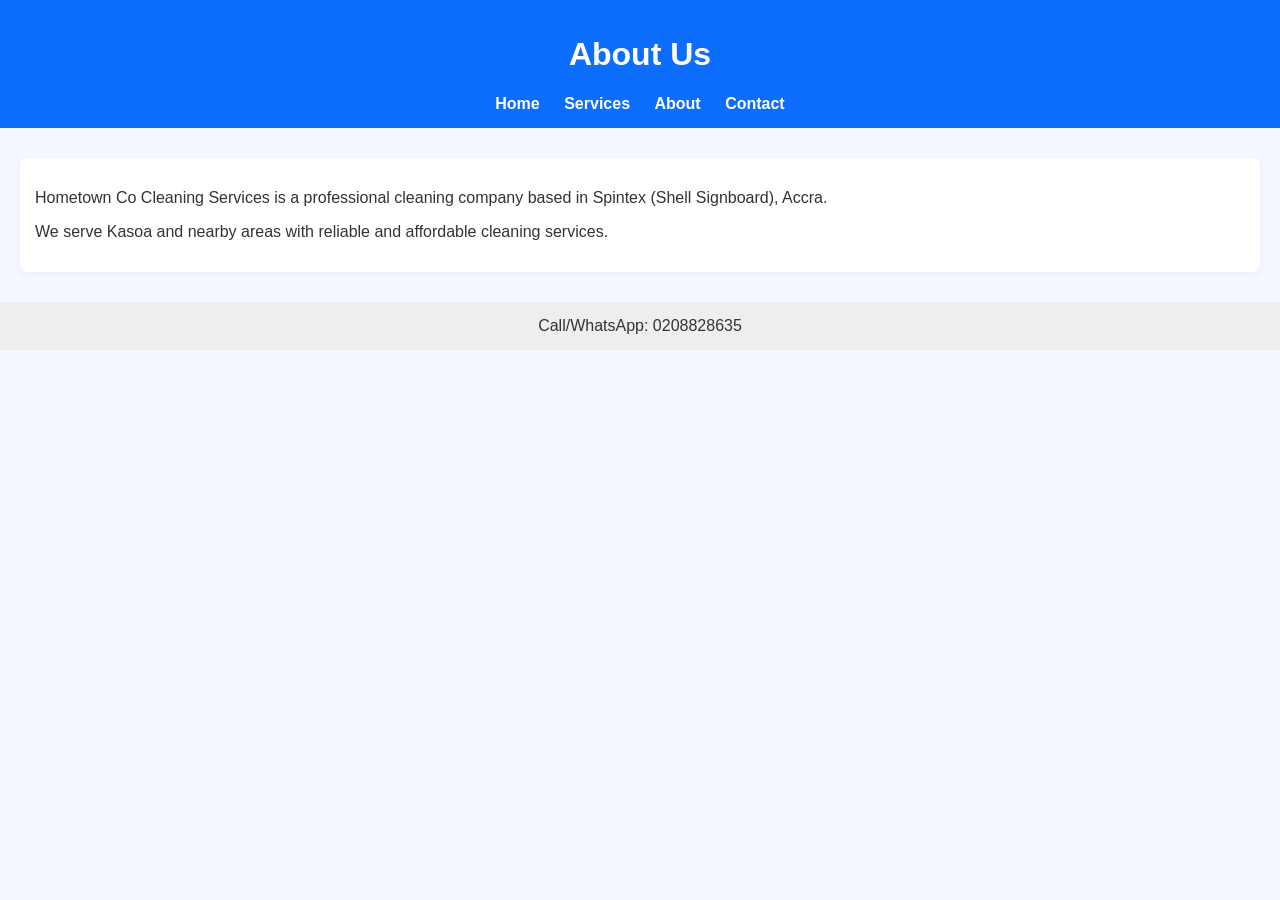
==== about.html @ e6b02a8a "Update about.html" ====
<!DOCTYPE html>
<html>
<head>
  <title>About - Hometown Co Cleaning</title>
  <link rel="stylesheet" href="styles.css">
</head>

<body>

<header>
  <h1>About Us</h1>
  <nav>
    <a href="index.html">Home</a>
    <a href="services.html">Services</a>
    <a href="about.html">About</a>
    <a href="contact.html">Contact</a>
  </nav>
</header>

<section>
  <div class="card">
    <p>
      Hometown Co Cleaning Services is a professional cleaning company based in Spintex (Shell Signboard), Accra.
    </p>

    <p>
      We serve Kasoa and nearby areas with reliable and affordable cleaning services.
    </p>
  </div>
</section>

<footer>
  Call/WhatsApp: 0208828635
</footer>

</body>
</html>
---- styles.css ----
body {
  font-family: Arial, sans-serif;
  margin: 0;
  background: #f5f9ff;
  color: #333;
}

header {
  background: #0d6efd;
  color: white;
  padding: 15px;
  text-align: center;
}

nav a {
  margin: 0 10px;
  color: white;
  text-decoration: none;
  font-weight: bold;
}

section {
  padding: 20px;
}

.btn {
  display: inline-block;
  padding: 10px 15px;
  background: #198754;
  color: white;
  text-decoration: none;
  border-radius: 5px;
  margin: 5px;
}

.card {
  background: white;
  padding: 15px;
  margin: 10px 0;
  border-radius: 8px;
  box-shadow: 0 2px 8px rgba(0,0,0,0.05);
}

img {
  width: 100%;
  border-radius: 8px;
}

footer {
  text-align: center;
  padding: 15px;
  background: #eee;
}
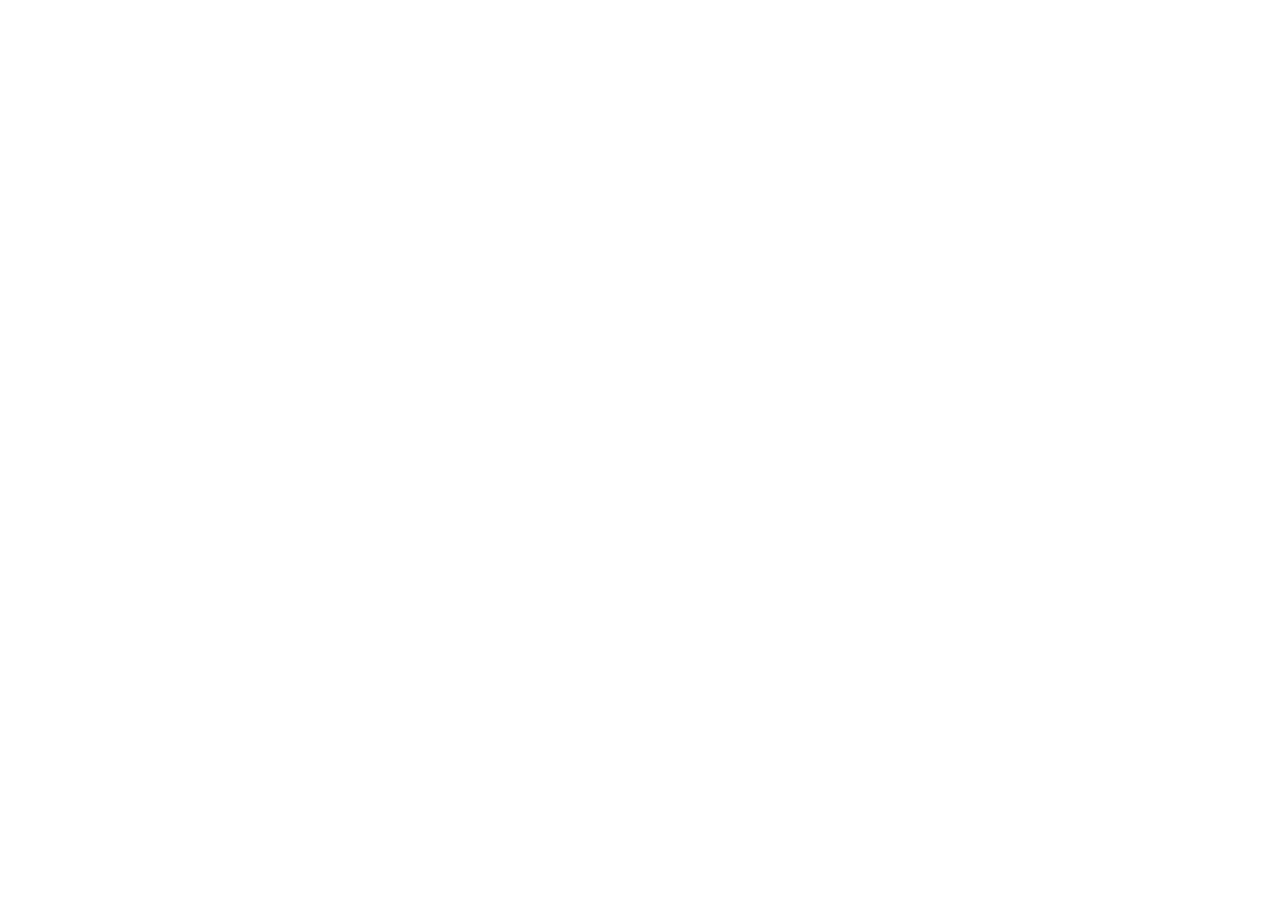
==== commit 33c8bccc: "Update about.html" ====
--- a/about.html
+++ b/about.html
@@ -1,37 +1,196 @@
 <!DOCTYPE html>
-<html>
+
+<html lang="en">
 <head>
-  <title>About - Hometown Co Cleaning</title>
-  <link rel="stylesheet" href="styles.css">
-</head>
+  <meta charset="UTF-8">
+  <meta name="viewport" content="width=device-width, initial-scale=1.0">
+  <title>About Us — Hometown Co Cleaning Services</title>
+  <link href="https://fonts.googleapis.com/css2?family=Playfair+Display:wght@700;900&family=DM+Sans:wght@300;400;500;600&display=swap" rel="stylesheet">
+  <style>
+    :root {
+      --blue: #1565C0;
+      --blue-dark: #0d3a7a;
+      --blue-light: #e8f0fe;
+      --green: #2e7d32;
+      --gold: #f5a623;
+      --white: #ffffff;
+      --off-white: #f8f9ff;
+      --dark: #1a1a2e;
+      --gray: #666;
+    }
+* { margin: 0; padding: 0; box-sizing: border-box; }
 
-<body>
+body {
+  font-family: 'DM Sans', sans-serif;
+  color: var(--dark);
+  background: var(--white);
+}
 
-<header>
-  <h1>About Us</h1>
-  <nav>
-    <a href="index.html">Home</a>
-    <a href="services.html">Services</a>
-    <a href="about.html">About</a>
-    <a href="contact.html">Contact</a>
-  </nav>
-</header>
+/* HEADER */
+header {
+  background: var(--blue);
+  color: white;
+  padding: 16px 32px;
+  display: flex;
+  justify-content: space-between;
+  align-items: center;
+  flex-wrap: wrap;
+  gap: 12px;
+}
+header h1 {
+  font-family: 'Playfair Display', serif;
+  font-size: 1.4rem;
+}
+nav { display: flex; gap: 24px; }
+nav a {
+  color: white;
+  text-decoration: none;
+  font-size: 0.9rem;
+  font-weight: 500;
+  opacity: 0.9;
+}
+nav a:hover { opacity: 1; text-decoration: underline; }
 
-<section>
-  <div class="card">
-    <p>
-      Hometown Co Cleaning Services is a professional cleaning company based in Spintex (Shell Signboard), Accra.
-    </p>
+/* HERO BANNER */
+.about-hero {
+  background: linear-gradient(135deg, var(--blue-dark) 0%, var(--blue) 60%, #1976d2 100%);
+  color: white;
+  padding: 80px 32px;
+  text-align: center;
+  position: relative;
+  overflow: hidden;
+}
+.about-hero::before {
+  content: '';
+  position: absolute;
+  top: -50%;
+  left: -50%;
+  width: 200%;
+  height: 200%;
+  background: radial-gradient(circle, rgba(255,255,255,0.05) 0%, transparent 60%);
+  animation: pulse 4s ease-in-out infinite;
+}
+@keyframes pulse {
+  0%, 100% { transform: scale(1); }
+  50% { transform: scale(1.05); }
+}
+.about-hero h2 {
+  font-family: 'Playfair Display', serif;
+  font-size: 3rem;
+  margin-bottom: 16px;
+  position: relative;
+}
+.about-hero p {
+  font-size: 1.15rem;
+  opacity: 0.9;
+  max-width: 600px;
+  margin: 0 auto;
+  line-height: 1.7;
+  position: relative;
+}
 
-    <p>
-      We serve Kasoa and nearby areas with reliable and affordable cleaning services.
-    </p>
-  </div>
-</section>
+/* STATS SECTION */
+.stats {
+  display: grid;
+  grid-template-columns: repeat(4, 1fr);
+  background: var(--dark);
+  color: white;
+}
+.stat {
+  padding: 40px 24px;
+  text-align: center;
+  border-right: 1px solid rgba(255,255,255,0.1);
+}
+.stat:last-child { border-right: none; }
+.stat-number {
+  font-family: 'Playfair Display', serif;
+  font-size: 2.8rem;
+  color: var(--gold);
+  display: block;
+  font-weight: 900;
+}
+.stat-label {
+  font-size: 0.85rem;
+  opacity: 0.7;
+  margin-top: 6px;
+  text-transform: uppercase;
+  letter-spacing: 1px;
+}
 
-<footer>
-  Call/WhatsApp: 0208828635
-</footer>
+/* MISSION SECTION */
+.mission {
+  padding: 80px 32px;
+  max-width: 1100px;
+  margin: 0 auto;
+  display: grid;
+  grid-template-columns: 1fr 1fr;
+  gap: 60px;
+  align-items: center;
+}
+.mission-text h3 {
+  font-family: 'Playfair Display', serif;
+  font-size: 2.2rem;
+  color: var(--blue);
+  margin-bottom: 20px;
+  line-height: 1.3;
+}
+.mission-text p {
+  color: var(--gray);
+  line-height: 1.8;
+  font-size: 1rem;
+  margin-bottom: 16px;
+}
+.mission-image {
+  border-radius: 20px;
+  overflow: hidden;
+  box-shadow: 0 20px 60px rgba(0,0,0,0.15);
+  position: relative;
+}
+.mission-image img {
+  width: 100%;
+  height: 400px;
+  object-fit: cover;
+  display: block;
+}
+.mission-badge {
+  position: absolute;
+  bottom: 20px;
+  left: 20px;
+  background: var(--gold);
+  color: var(--dark);
+  padding: 12px 20px;
+  border-radius: 12px;
+  font-weight: 700;
+  font-size: 0.9rem;
+}
 
-</body>
-</html>
+/* VALUES SECTION */
+.values {
+  background: var(--off-white);
+  padding: 80px 32px;
+  text-align: center;
+}
+.values h3 {
+  font-family: 'Playfair Display', serif;
+  font-size: 2.2rem;
+  color: var(--dark);
+  margin-bottom: 12px;
+}
+.values-subtitle {
+  color: var(--gray);
+  margin-bottom: 50px;
+  font-size: 1rem;
+}
+.values-grid {
+  display: grid;
+  grid-template-columns: repeat(3, 1fr);
+  gap: 24px;
+  max-width: 1000px;
+  margin: 0 auto;
+}
+.value-card {
+  background: white;
+  border-radius: 20px;
+  padding: 36px 28px;
+  box-shadow: 0 4px 24px rgba(0,0,0,0.06);
+  transition: transform 0.3s ease, box-shadow 0.3s ease;
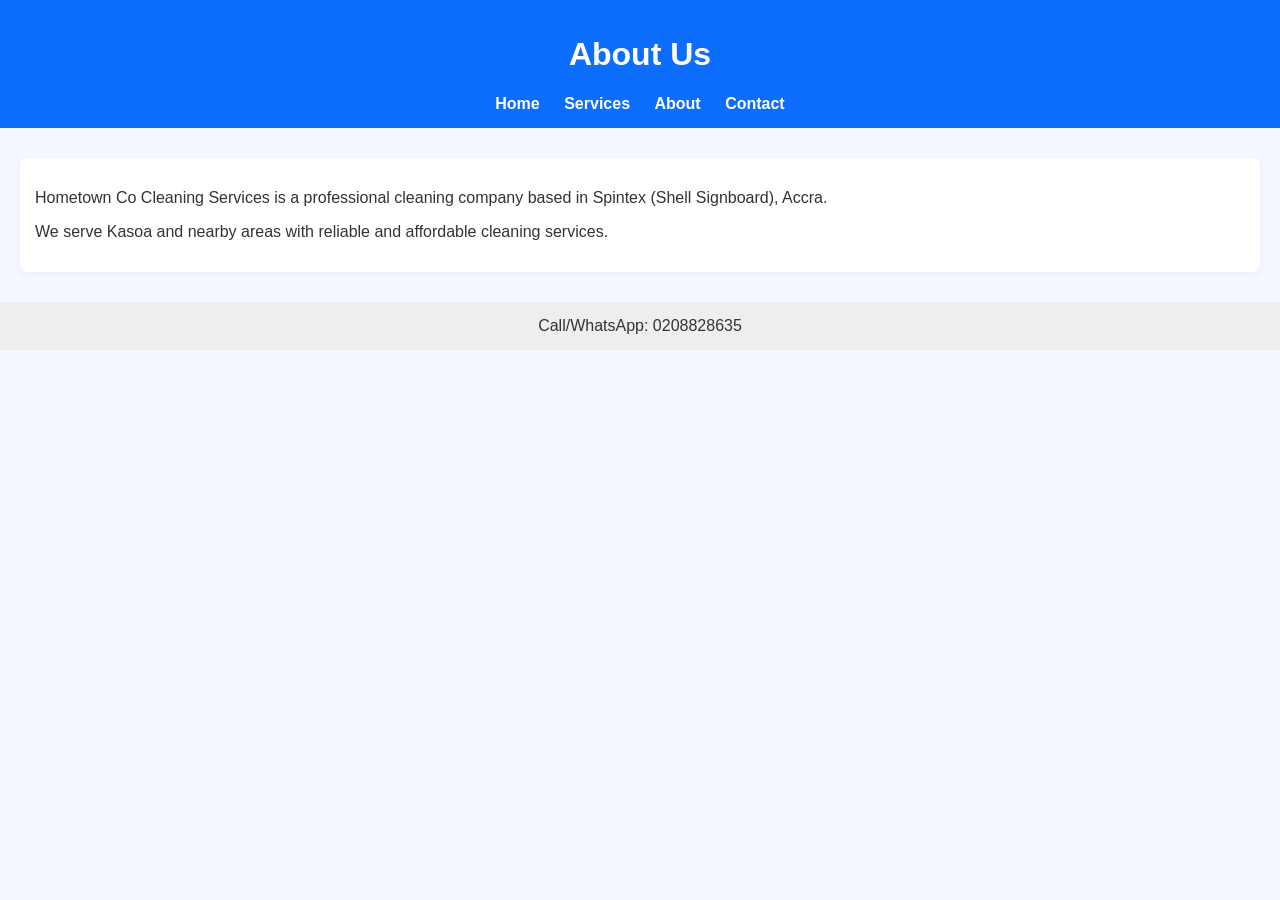
==== commit 82fe4833: "Update about.html" ====
--- a/about.html
+++ b/about.html
@@ -1,196 +1,37 @@
 <!DOCTYPE html>
+<html>
+<head>
+  <title>About - Hometown Co Cleaning</title>
+  <link rel="stylesheet" href="styles.css">
+</head>
 
-<html lang="en">
-<head>
-  <meta charset="UTF-8">
-  <meta name="viewport" content="width=device-width, initial-scale=1.0">
-  <title>About Us — Hometown Co Cleaning Services</title>
-  <link href="https://fonts.googleapis.com/css2?family=Playfair+Display:wght@700;900&family=DM+Sans:wght@300;400;500;600&display=swap" rel="stylesheet">
-  <style>
-    :root {
-      --blue: #1565C0;
-      --blue-dark: #0d3a7a;
-      --blue-light: #e8f0fe;
-      --green: #2e7d32;
-      --gold: #f5a623;
-      --white: #ffffff;
-      --off-white: #f8f9ff;
-      --dark: #1a1a2e;
-      --gray: #666;
-    }
-* { margin: 0; padding: 0; box-sizing: border-box; }
+<body>
 
-body {
-  font-family: 'DM Sans', sans-serif;
-  color: var(--dark);
-  background: var(--white);
-}
+<header>
+  <h1>About Us</h1>
+  <nav>
+    <a href="index.html">Home</a>
+    <a href="services.html">Services</a>
+    <a href="about.html">About</a>
+    <a href="contact.html">Contact</a>
+  </nav>
+</header>
 
-/* HEADER */
-header {
-  background: var(--blue);
-  color: white;
-  padding: 16px 32px;
-  display: flex;
-  justify-content: space-between;
-  align-items: center;
-  flex-wrap: wrap;
-  gap: 12px;
-}
-header h1 {
-  font-family: 'Playfair Display', serif;
-  font-size: 1.4rem;
-}
-nav { display: flex; gap: 24px; }
-nav a {
-  color: white;
-  text-decoration: none;
-  font-size: 0.9rem;
-  font-weight: 500;
-  opacity: 0.9;
-}
-nav a:hover { opacity: 1; text-decoration: underline; }
+<section>
+  <div class="card">
+    <p>
+      Hometown Co Cleaning Services is a professional cleaning company based in Spintex (Shell Signboard), Accra.
+    </p>
 
-/* HERO BANNER */
-.about-hero {
-  background: linear-gradient(135deg, var(--blue-dark) 0%, var(--blue) 60%, #1976d2 100%);
-  color: white;
-  padding: 80px 32px;
-  text-align: center;
-  position: relative;
-  overflow: hidden;
-}
-.about-hero::before {
-  content: '';
-  position: absolute;
-  top: -50%;
-  left: -50%;
-  width: 200%;
-  height: 200%;
-  background: radial-gradient(circle, rgba(255,255,255,0.05) 0%, transparent 60%);
-  animation: pulse 4s ease-in-out infinite;
-}
-@keyframes pulse {
-  0%, 100% { transform: scale(1); }
-  50% { transform: scale(1.05); }
-}
-.about-hero h2 {
-  font-family: 'Playfair Display', serif;
-  font-size: 3rem;
-  margin-bottom: 16px;
-  position: relative;
-}
-.about-hero p {
-  font-size: 1.15rem;
-  opacity: 0.9;
-  max-width: 600px;
-  margin: 0 auto;
-  line-height: 1.7;
-  position: relative;
-}
+    <p>
+      We serve Kasoa and nearby areas with reliable and affordable cleaning services.
+    </p>
+  </div>
+</section>
 
-/* STATS SECTION */
-.stats {
-  display: grid;
-  grid-template-columns: repeat(4, 1fr);
-  background: var(--dark);
-  color: white;
-}
-.stat {
-  padding: 40px 24px;
-  text-align: center;
-  border-right: 1px solid rgba(255,255,255,0.1);
-}
-.stat:last-child { border-right: none; }
-.stat-number {
-  font-family: 'Playfair Display', serif;
-  font-size: 2.8rem;
-  color: var(--gold);
-  display: block;
-  font-weight: 900;
-}
-.stat-label {
-  font-size: 0.85rem;
-  opacity: 0.7;
-  margin-top: 6px;
-  text-transform: uppercase;
-  letter-spacing: 1px;
-}
+<footer>
+  Call/WhatsApp: 0208828635
+</footer>
 
-/* MISSION SECTION */
-.mission {
-  padding: 80px 32px;
-  max-width: 1100px;
-  margin: 0 auto;
-  display: grid;
-  grid-template-columns: 1fr 1fr;
-  gap: 60px;
-  align-items: center;
-}
-.mission-text h3 {
-  font-family: 'Playfair Display', serif;
-  font-size: 2.2rem;
-  color: var(--blue);
-  margin-bottom: 20px;
-  line-height: 1.3;
-}
-.mission-text p {
-  color: var(--gray);
-  line-height: 1.8;
-  font-size: 1rem;
-  margin-bottom: 16px;
-}
-.mission-image {
-  border-radius: 20px;
-  overflow: hidden;
-  box-shadow: 0 20px 60px rgba(0,0,0,0.15);
-  position: relative;
-}
-.mission-image img {
-  width: 100%;
-  height: 400px;
-  object-fit: cover;
-  display: block;
-}
-.mission-badge {
-  position: absolute;
-  bottom: 20px;
-  left: 20px;
-  background: var(--gold);
-  color: var(--dark);
-  padding: 12px 20px;
-  border-radius: 12px;
-  font-weight: 700;
-  font-size: 0.9rem;
-}
-
-/* VALUES SECTION */
-.values {
-  background: var(--off-white);
-  padding: 80px 32px;
-  text-align: center;
-}
-.values h3 {
-  font-family: 'Playfair Display', serif;
-  font-size: 2.2rem;
-  color: var(--dark);
-  margin-bottom: 12px;
-}
-.values-subtitle {
-  color: var(--gray);
-  margin-bottom: 50px;
-  font-size: 1rem;
-}
-.values-grid {
-  display: grid;
-  grid-template-columns: repeat(3, 1fr);
-  gap: 24px;
-  max-width: 1000px;
-  margin: 0 auto;
-}
-.value-card {
-  background: white;
-  border-radius: 20px;
-  padding: 36px 28px;
-  box-shadow: 0 4px 24px rgba(0,0,0,0.06);
-  transition: transform 0.3s ease, box-shadow 0.3s ease;
+</body>
+</html>
--- a/styles.css
+++ b/styles.css
@@ -0,0 +1,53 @@
+body {
+  font-family: Arial, sans-serif;
+  margin: 0;
+  background: #f5f9ff;
+  color: #333;
+}
+
+header {
+  background: #0d6efd;
+  color: white;
+  padding: 15px;
+  text-align: center;
+}
+
+nav a {
+  margin: 0 10px;
+  color: white;
+  text-decoration: none;
+  font-weight: bold;
+}
+
+section {
+  padding: 20px;
+}
+
+.btn {
+  display: inline-block;
+  padding: 10px 15px;
+  background: #198754;
+  color: white;
+  text-decoration: none;
+  border-radius: 5px;
+  margin: 5px;
+}
+
+.card {
+  background: white;
+  padding: 15px;
+  margin: 10px 0;
+  border-radius: 8px;
+  box-shadow: 0 2px 8px rgba(0,0,0,0.05);
+}
+
+img {
+  width: 100%;
+  border-radius: 8px;
+}
+
+footer {
+  text-align: center;
+  padding: 15px;
+  background: #eee;
+}
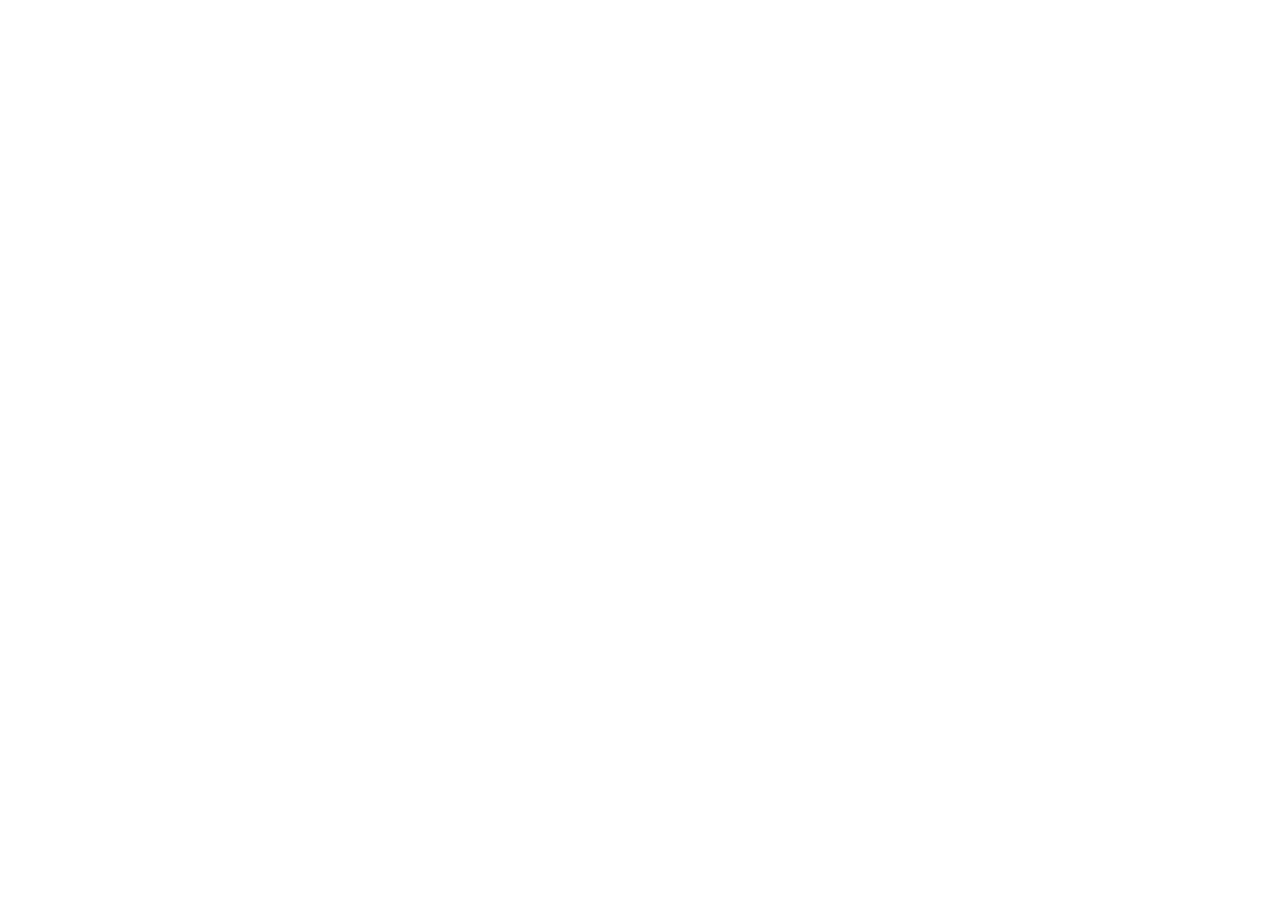
==== commit a79a62b6: "Update about.html" ====
--- a/about.html
+++ b/about.html
@@ -1,37 +1,196 @@
 <!DOCTYPE html>
-<html>
+
+<html lang="en">
 <head>
-  <title>About - Hometown Co Cleaning</title>
-  <link rel="stylesheet" href="styles.css">
-</head>
+  <meta charset="UTF-8">
+  <meta name="viewport" content="width=device-width, initial-scale=1.0">
+  <title>About Us — Hometown Co Cleaning Services</title>
+  <link href="https://fonts.googleapis.com/css2?family=Playfair+Display:wght@700;900&family=DM+Sans:wght@300;400;500;600&display=swap" rel="stylesheet">
+  <style>
+    :root {
+      --blue: #1565C0;
+      --blue-dark: #0d3a7a;
+      --blue-light: #e8f0fe;
+      --green: #2e7d32;
+      --gold: #f5a623;
+      --white: #ffffff;
+      --off-white: #f8f9ff;
+      --dark: #1a1a2e;
+      --gray: #666;
+    }
+* { margin: 0; padding: 0; box-sizing: border-box; }
 
-<body>
+body {
+  font-family: 'DM Sans', sans-serif;
+  color: var(--dark);
+  background: var(--white);
+}
 
-<header>
-  <h1>About Us</h1>
-  <nav>
-    <a href="index.html">Home</a>
-    <a href="services.html">Services</a>
-    <a href="about.html">About</a>
-    <a href="contact.html">Contact</a>
-  </nav>
-</header>
+/* HEADER */
+header {
+  background: var(--blue);
+  color: white;
+  padding: 16px 32px;
+  display: flex;
+  justify-content: space-between;
+  align-items: center;
+  flex-wrap: wrap;
+  gap: 12px;
+}
+header h1 {
+  font-family: 'Playfair Display', serif;
+  font-size: 1.4rem;
+}
+nav { display: flex; gap: 24px; }
+nav a {
+  color: white;
+  text-decoration: none;
+  font-size: 0.9rem;
+  font-weight: 500;
+  opacity: 0.9;
+}
+nav a:hover { opacity: 1; text-decoration: underline; }
 
-<section>
-  <div class="card">
-    <p>
-      Hometown Co Cleaning Services is a professional cleaning company based in Spintex (Shell Signboard), Accra.
-    </p>
+/* HERO BANNER */
+.about-hero {
+  background: linear-gradient(135deg, var(--blue-dark) 0%, var(--blue) 60%, #1976d2 100%);
+  color: white;
+  padding: 80px 32px;
+  text-align: center;
+  position: relative;
+  overflow: hidden;
+}
+.about-hero::before {
+  content: '';
+  position: absolute;
+  top: -50%;
+  left: -50%;
+  width: 200%;
+  height: 200%;
+  background: radial-gradient(circle, rgba(255,255,255,0.05) 0%, transparent 60%);
+  animation: pulse 4s ease-in-out infinite;
+}
+@keyframes pulse {
+  0%, 100% { transform: scale(1); }
+  50% { transform: scale(1.05); }
+}
+.about-hero h2 {
+  font-family: 'Playfair Display', serif;
+  font-size: 3rem;
+  margin-bottom: 16px;
+  position: relative;
+}
+.about-hero p {
+  font-size: 1.15rem;
+  opacity: 0.9;
+  max-width: 600px;
+  margin: 0 auto;
+  line-height: 1.7;
+  position: relative;
+}
 
-    <p>
-      We serve Kasoa and nearby areas with reliable and affordable cleaning services.
-    </p>
-  </div>
-</section>
+/* STATS SECTION */
+.stats {
+  display: grid;
+  grid-template-columns: repeat(4, 1fr);
+  background: var(--dark);
+  color: white;
+}
+.stat {
+  padding: 40px 24px;
+  text-align: center;
+  border-right: 1px solid rgba(255,255,255,0.1);
+}
+.stat:last-child { border-right: none; }
+.stat-number {
+  font-family: 'Playfair Display', serif;
+  font-size: 2.8rem;
+  color: var(--gold);
+  display: block;
+  font-weight: 900;
+}
+.stat-label {
+  font-size: 0.85rem;
+  opacity: 0.7;
+  margin-top: 6px;
+  text-transform: uppercase;
+  letter-spacing: 1px;
+}
 
-<footer>
-  Call/WhatsApp: 0208828635
-</footer>
+/* MISSION SECTION */
+.mission {
+  padding: 80px 32px;
+  max-width: 1100px;
+  margin: 0 auto;
+  display: grid;
+  grid-template-columns: 1fr 1fr;
+  gap: 60px;
+  align-items: center;
+}
+.mission-text h3 {
+  font-family: 'Playfair Display', serif;
+  font-size: 2.2rem;
+  color: var(--blue);
+  margin-bottom: 20px;
+  line-height: 1.3;
+}
+.mission-text p {
+  color: var(--gray);
+  line-height: 1.8;
+  font-size: 1rem;
+  margin-bottom: 16px;
+}
+.mission-image {
+  border-radius: 20px;
+  overflow: hidden;
+  box-shadow: 0 20px 60px rgba(0,0,0,0.15);
+  position: relative;
+}
+.mission-image img {
+  width: 100%;
+  height: 400px;
+  object-fit: cover;
+  display: block;
+}
+.mission-badge {
+  position: absolute;
+  bottom: 20px;
+  left: 20px;
+  background: var(--gold);
+  color: var(--dark);
+  padding: 12px 20px;
+  border-radius: 12px;
+  font-weight: 700;
+  font-size: 0.9rem;
+}
 
-</body>
-</html>
+/* VALUES SECTION */
+.values {
+  background: var(--off-white);
+  padding: 80px 32px;
+  text-align: center;
+}
+.values h3 {
+  font-family: 'Playfair Display', serif;
+  font-size: 2.2rem;
+  color: var(--dark);
+  margin-bottom: 12px;
+}
+.values-subtitle {
+  color: var(--gray);
+  margin-bottom: 50px;
+  font-size: 1rem;
+}
+.values-grid {
+  display: grid;
+  grid-template-columns: repeat(3, 1fr);
+  gap: 24px;
+  max-width: 1000px;
+  margin: 0 auto;
+}
+.value-card {
+  background: white;
+  border-radius: 20px;
+  padding: 36px 28px;
+  box-shadow: 0 4px 24px rgba(0,0,0,0.06);
+  transition: transform 0.3s ease, box-shadow 0.3s ease;
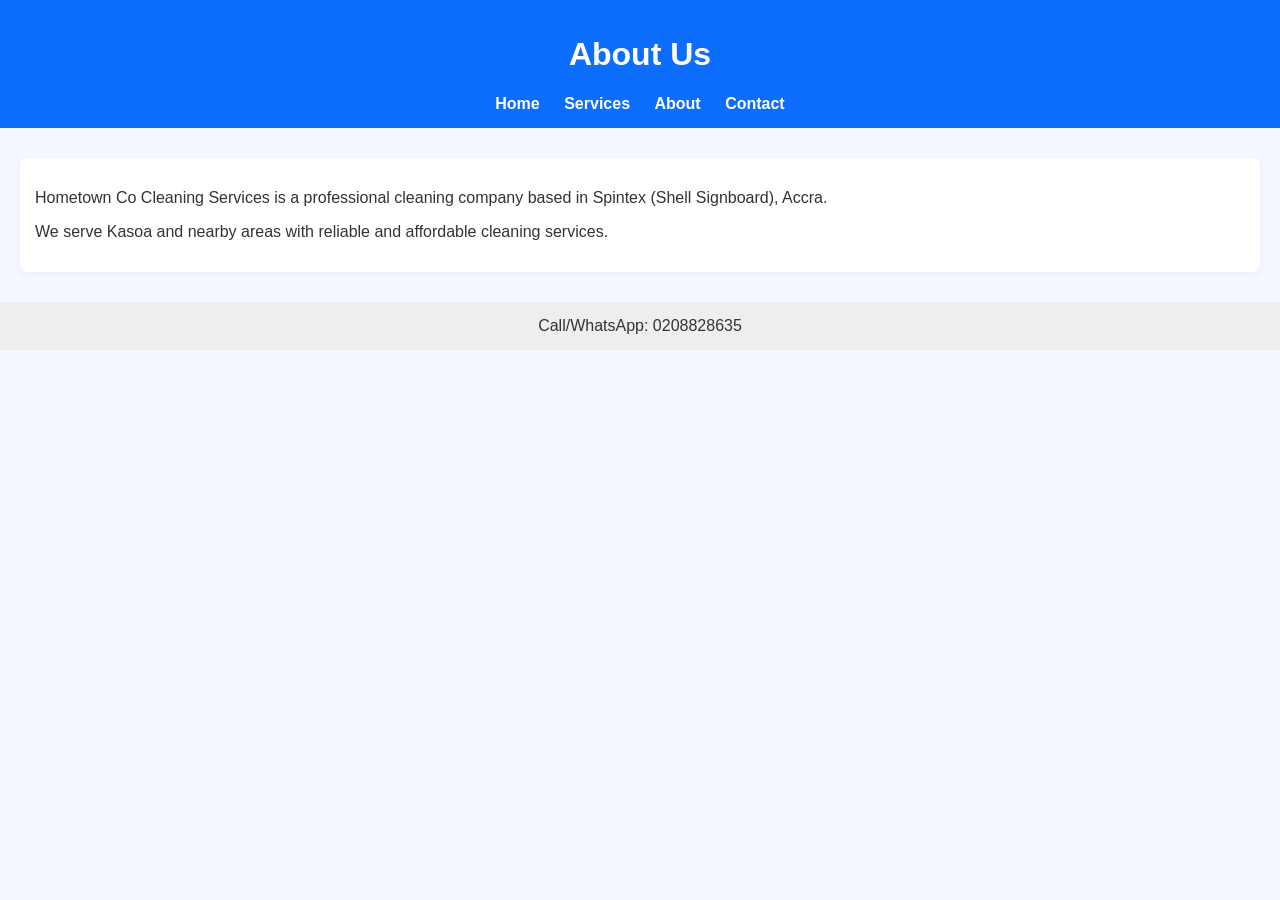
==== commit 28191fee: "Update about.html" ====
--- a/about.html
+++ b/about.html
@@ -1,196 +1,37 @@
 <!DOCTYPE html>
+<html>
+<head>
+  <title>About - Hometown Co Cleaning</title>
+  <link rel="stylesheet" href="styles.css">
+</head>
 
-<html lang="en">
-<head>
-  <meta charset="UTF-8">
-  <meta name="viewport" content="width=device-width, initial-scale=1.0">
-  <title>About Us — Hometown Co Cleaning Services</title>
-  <link href="https://fonts.googleapis.com/css2?family=Playfair+Display:wght@700;900&family=DM+Sans:wght@300;400;500;600&display=swap" rel="stylesheet">
-  <style>
-    :root {
-      --blue: #1565C0;
-      --blue-dark: #0d3a7a;
-      --blue-light: #e8f0fe;
-      --green: #2e7d32;
-      --gold: #f5a623;
-      --white: #ffffff;
-      --off-white: #f8f9ff;
-      --dark: #1a1a2e;
-      --gray: #666;
-    }
-* { margin: 0; padding: 0; box-sizing: border-box; }
+<body>
 
-body {
-  font-family: 'DM Sans', sans-serif;
-  color: var(--dark);
-  background: var(--white);
-}
+<header>
+  <h1>About Us</h1>
+  <nav>
+    <a href="index.html">Home</a>
+    <a href="services.html">Services</a>
+    <a href="about.html">About</a>
+    <a href="contact.html">Contact</a>
+  </nav>
+</header>
 
-/* HEADER */
-header {
-  background: var(--blue);
-  color: white;
-  padding: 16px 32px;
-  display: flex;
-  justify-content: space-between;
-  align-items: center;
-  flex-wrap: wrap;
-  gap: 12px;
-}
-header h1 {
-  font-family: 'Playfair Display', serif;
-  font-size: 1.4rem;
-}
-nav { display: flex; gap: 24px; }
-nav a {
-  color: white;
-  text-decoration: none;
-  font-size: 0.9rem;
-  font-weight: 500;
-  opacity: 0.9;
-}
-nav a:hover { opacity: 1; text-decoration: underline; }
+<section>
+  <div class="card">
+    <p>
+      Hometown Co Cleaning Services is a professional cleaning company based in Spintex (Shell Signboard), Accra.
+    </p>
 
-/* HERO BANNER */
-.about-hero {
-  background: linear-gradient(135deg, var(--blue-dark) 0%, var(--blue) 60%, #1976d2 100%);
-  color: white;
-  padding: 80px 32px;
-  text-align: center;
-  position: relative;
-  overflow: hidden;
-}
-.about-hero::before {
-  content: '';
-  position: absolute;
-  top: -50%;
-  left: -50%;
-  width: 200%;
-  height: 200%;
-  background: radial-gradient(circle, rgba(255,255,255,0.05) 0%, transparent 60%);
-  animation: pulse 4s ease-in-out infinite;
-}
-@keyframes pulse {
-  0%, 100% { transform: scale(1); }
-  50% { transform: scale(1.05); }
-}
-.about-hero h2 {
-  font-family: 'Playfair Display', serif;
-  font-size: 3rem;
-  margin-bottom: 16px;
-  position: relative;
-}
-.about-hero p {
-  font-size: 1.15rem;
-  opacity: 0.9;
-  max-width: 600px;
-  margin: 0 auto;
-  line-height: 1.7;
-  position: relative;
-}
+    <p>
+      We serve Kasoa and nearby areas with reliable and affordable cleaning services.
+    </p>
+  </div>
+</section>
 
-/* STATS SECTION */
-.stats {
-  display: grid;
-  grid-template-columns: repeat(4, 1fr);
-  background: var(--dark);
-  color: white;
-}
-.stat {
-  padding: 40px 24px;
-  text-align: center;
-  border-right: 1px solid rgba(255,255,255,0.1);
-}
-.stat:last-child { border-right: none; }
-.stat-number {
-  font-family: 'Playfair Display', serif;
-  font-size: 2.8rem;
-  color: var(--gold);
-  display: block;
-  font-weight: 900;
-}
-.stat-label {
-  font-size: 0.85rem;
-  opacity: 0.7;
-  margin-top: 6px;
-  text-transform: uppercase;
-  letter-spacing: 1px;
-}
+<footer>
+  Call/WhatsApp: 0208828635
+</footer>
 
-/* MISSION SECTION */
-.mission {
-  padding: 80px 32px;
-  max-width: 1100px;
-  margin: 0 auto;
-  display: grid;
-  grid-template-columns: 1fr 1fr;
-  gap: 60px;
-  align-items: center;
-}
-.mission-text h3 {
-  font-family: 'Playfair Display', serif;
-  font-size: 2.2rem;
-  color: var(--blue);
-  margin-bottom: 20px;
-  line-height: 1.3;
-}
-.mission-text p {
-  color: var(--gray);
-  line-height: 1.8;
-  font-size: 1rem;
-  margin-bottom: 16px;
-}
-.mission-image {
-  border-radius: 20px;
-  overflow: hidden;
-  box-shadow: 0 20px 60px rgba(0,0,0,0.15);
-  position: relative;
-}
-.mission-image img {
-  width: 100%;
-  height: 400px;
-  object-fit: cover;
-  display: block;
-}
-.mission-badge {
-  position: absolute;
-  bottom: 20px;
-  left: 20px;
-  background: var(--gold);
-  color: var(--dark);
-  padding: 12px 20px;
-  border-radius: 12px;
-  font-weight: 700;
-  font-size: 0.9rem;
-}
-
-/* VALUES SECTION */
-.values {
-  background: var(--off-white);
-  padding: 80px 32px;
-  text-align: center;
-}
-.values h3 {
-  font-family: 'Playfair Display', serif;
-  font-size: 2.2rem;
-  color: var(--dark);
-  margin-bottom: 12px;
-}
-.values-subtitle {
-  color: var(--gray);
-  margin-bottom: 50px;
-  font-size: 1rem;
-}
-.values-grid {
-  display: grid;
-  grid-template-columns: repeat(3, 1fr);
-  gap: 24px;
-  max-width: 1000px;
-  margin: 0 auto;
-}
-.value-card {
-  background: white;
-  border-radius: 20px;
-  padding: 36px 28px;
-  box-shadow: 0 4px 24px rgba(0,0,0,0.06);
-  transition: transform 0.3s ease, box-shadow 0.3s ease;
+</body>
+</html>
--- a/styles.css
+++ b/styles.css
@@ -0,0 +1,53 @@
+body {
+  font-family: Arial, sans-serif;
+  margin: 0;
+  background: #f5f9ff;
+  color: #333;
+}
+
+header {
+  background: #0d6efd;
+  color: white;
+  padding: 15px;
+  text-align: center;
+}
+
+nav a {
+  margin: 0 10px;
+  color: white;
+  text-decoration: none;
+  font-weight: bold;
+}
+
+section {
+  padding: 20px;
+}
+
+.btn {
+  display: inline-block;
+  padding: 10px 15px;
+  background: #198754;
+  color: white;
+  text-decoration: none;
+  border-radius: 5px;
+  margin: 5px;
+}
+
+.card {
+  background: white;
+  padding: 15px;
+  margin: 10px 0;
+  border-radius: 8px;
+  box-shadow: 0 2px 8px rgba(0,0,0,0.05);
+}
+
+img {
+  width: 100%;
+  border-radius: 8px;
+}
+
+footer {
+  text-align: center;
+  padding: 15px;
+  background: #eee;
+}
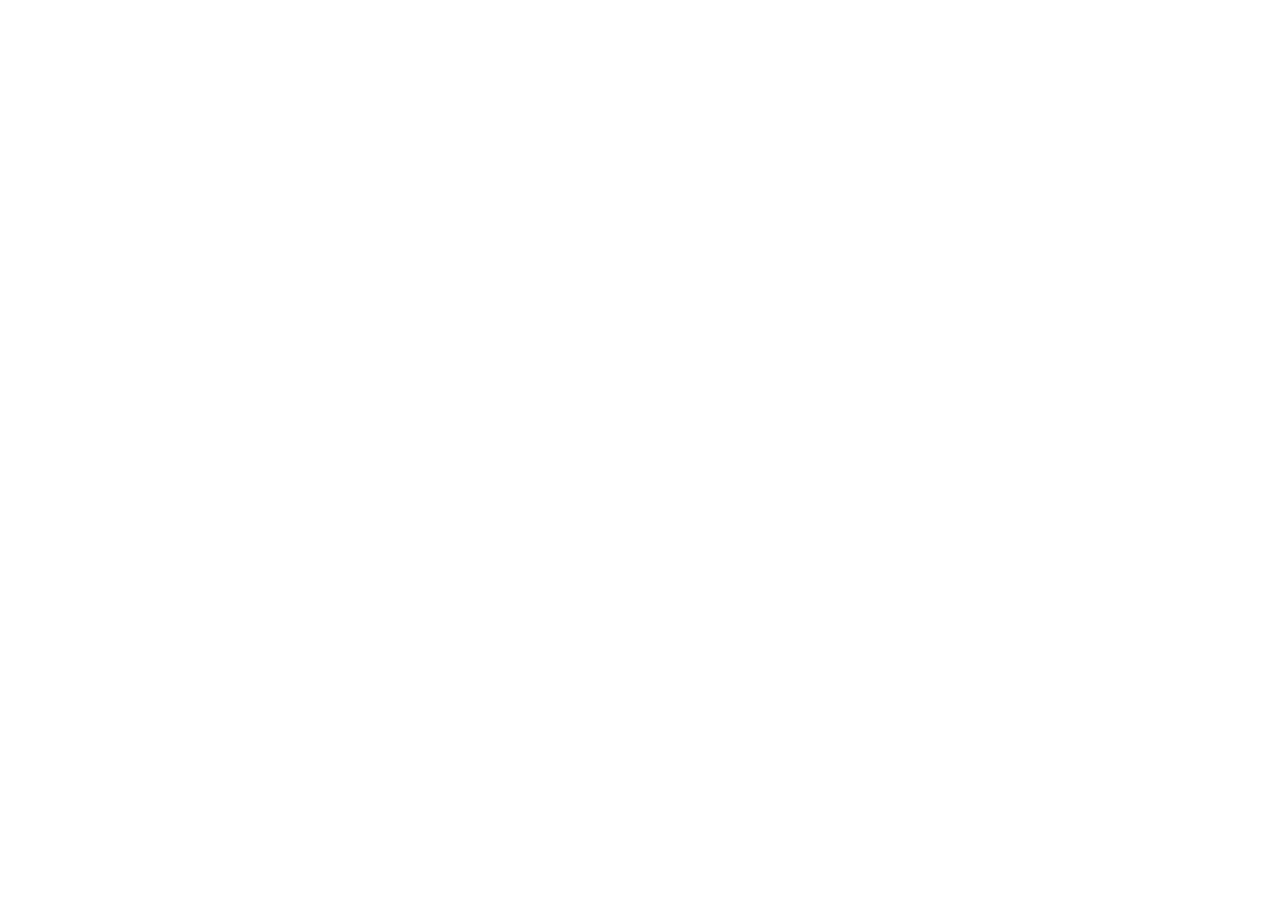
==== commit 99a78fa1: "Update about.html" ====
--- a/about.html
+++ b/about.html
@@ -1,37 +1,196 @@
 <!DOCTYPE html>
-<html>
+
+<html lang="en">
 <head>
-  <title>About - Hometown Co Cleaning</title>
-  <link rel="stylesheet" href="styles.css">
-</head>
+  <meta charset="UTF-8">
+  <meta name="viewport" content="width=device-width, initial-scale=1.0">
+  <title>About Us — Hometown Co Cleaning Services</title>
+  <link href="https://fonts.googleapis.com/css2?family=Playfair+Display:wght@700;900&family=DM+Sans:wght@300;400;500;600&display=swap" rel="stylesheet">
+  <style>
+    :root {
+      --blue: #1565C0;
+      --blue-dark: #0d3a7a;
+      --blue-light: #e8f0fe;
+      --green: #2e7d32;
+      --gold: #f5a623;
+      --white: #ffffff;
+      --off-white: #f8f9ff;
+      --dark: #1a1a2e;
+      --gray: #666;
+    }
+* { margin: 0; padding: 0; box-sizing: border-box; }
 
-<body>
+body {
+  font-family: 'DM Sans', sans-serif;
+  color: var(--dark);
+  background: var(--white);
+}
 
-<header>
-  <h1>About Us</h1>
-  <nav>
-    <a href="index.html">Home</a>
-    <a href="services.html">Services</a>
-    <a href="about.html">About</a>
-    <a href="contact.html">Contact</a>
-  </nav>
-</header>
+/* HEADER */
+header {
+  background: var(--blue);
+  color: white;
+  padding: 16px 32px;
+  display: flex;
+  justify-content: space-between;
+  align-items: center;
+  flex-wrap: wrap;
+  gap: 12px;
+}
+header h1 {
+  font-family: 'Playfair Display', serif;
+  font-size: 1.4rem;
+}
+nav { display: flex; gap: 24px; }
+nav a {
+  color: white;
+  text-decoration: none;
+  font-size: 0.9rem;
+  font-weight: 500;
+  opacity: 0.9;
+}
+nav a:hover { opacity: 1; text-decoration: underline; }
 
-<section>
-  <div class="card">
-    <p>
-      Hometown Co Cleaning Services is a professional cleaning company based in Spintex (Shell Signboard), Accra.
-    </p>
+/* HERO BANNER */
+.about-hero {
+  background: linear-gradient(135deg, var(--blue-dark) 0%, var(--blue) 60%, #1976d2 100%);
+  color: white;
+  padding: 80px 32px;
+  text-align: center;
+  position: relative;
+  overflow: hidden;
+}
+.about-hero::before {
+  content: '';
+  position: absolute;
+  top: -50%;
+  left: -50%;
+  width: 200%;
+  height: 200%;
+  background: radial-gradient(circle, rgba(255,255,255,0.05) 0%, transparent 60%);
+  animation: pulse 4s ease-in-out infinite;
+}
+@keyframes pulse {
+  0%, 100% { transform: scale(1); }
+  50% { transform: scale(1.05); }
+}
+.about-hero h2 {
+  font-family: 'Playfair Display', serif;
+  font-size: 3rem;
+  margin-bottom: 16px;
+  position: relative;
+}
+.about-hero p {
+  font-size: 1.15rem;
+  opacity: 0.9;
+  max-width: 600px;
+  margin: 0 auto;
+  line-height: 1.7;
+  position: relative;
+}
 
-    <p>
-      We serve Kasoa and nearby areas with reliable and affordable cleaning services.
-    </p>
-  </div>
-</section>
+/* STATS SECTION */
+.stats {
+  display: grid;
+  grid-template-columns: repeat(4, 1fr);
+  background: var(--dark);
+  color: white;
+}
+.stat {
+  padding: 40px 24px;
+  text-align: center;
+  border-right: 1px solid rgba(255,255,255,0.1);
+}
+.stat:last-child { border-right: none; }
+.stat-number {
+  font-family: 'Playfair Display', serif;
+  font-size: 2.8rem;
+  color: var(--gold);
+  display: block;
+  font-weight: 900;
+}
+.stat-label {
+  font-size: 0.85rem;
+  opacity: 0.7;
+  margin-top: 6px;
+  text-transform: uppercase;
+  letter-spacing: 1px;
+}
 
-<footer>
-  Call/WhatsApp: 0208828635
-</footer>
+/* MISSION SECTION */
+.mission {
+  padding: 80px 32px;
+  max-width: 1100px;
+  margin: 0 auto;
+  display: grid;
+  grid-template-columns: 1fr 1fr;
+  gap: 60px;
+  align-items: center;
+}
+.mission-text h3 {
+  font-family: 'Playfair Display', serif;
+  font-size: 2.2rem;
+  color: var(--blue);
+  margin-bottom: 20px;
+  line-height: 1.3;
+}
+.mission-text p {
+  color: var(--gray);
+  line-height: 1.8;
+  font-size: 1rem;
+  margin-bottom: 16px;
+}
+.mission-image {
+  border-radius: 20px;
+  overflow: hidden;
+  box-shadow: 0 20px 60px rgba(0,0,0,0.15);
+  position: relative;
+}
+.mission-image img {
+  width: 100%;
+  height: 400px;
+  object-fit: cover;
+  display: block;
+}
+.mission-badge {
+  position: absolute;
+  bottom: 20px;
+  left: 20px;
+  background: var(--gold);
+  color: var(--dark);
+  padding: 12px 20px;
+  border-radius: 12px;
+  font-weight: 700;
+  font-size: 0.9rem;
+}
 
-</body>
-</html>
+/* VALUES SECTION */
+.values {
+  background: var(--off-white);
+  padding: 80px 32px;
+  text-align: center;
+}
+.values h3 {
+  font-family: 'Playfair Display', serif;
+  font-size: 2.2rem;
+  color: var(--dark);
+  margin-bottom: 12px;
+}
+.values-subtitle {
+  color: var(--gray);
+  margin-bottom: 50px;
+  font-size: 1rem;
+}
+.values-grid {
+  display: grid;
+  grid-template-columns: repeat(3, 1fr);
+  gap: 24px;
+  max-width: 1000px;
+  margin: 0 auto;
+}
+.value-card {
+  background: white;
+  border-radius: 20px;
+  padding: 36px 28px;
+  box-shadow: 0 4px 24px rgba(0,0,0,0.06);
+  transition: transform 0.3s ease, box-shadow 0.3s ease;
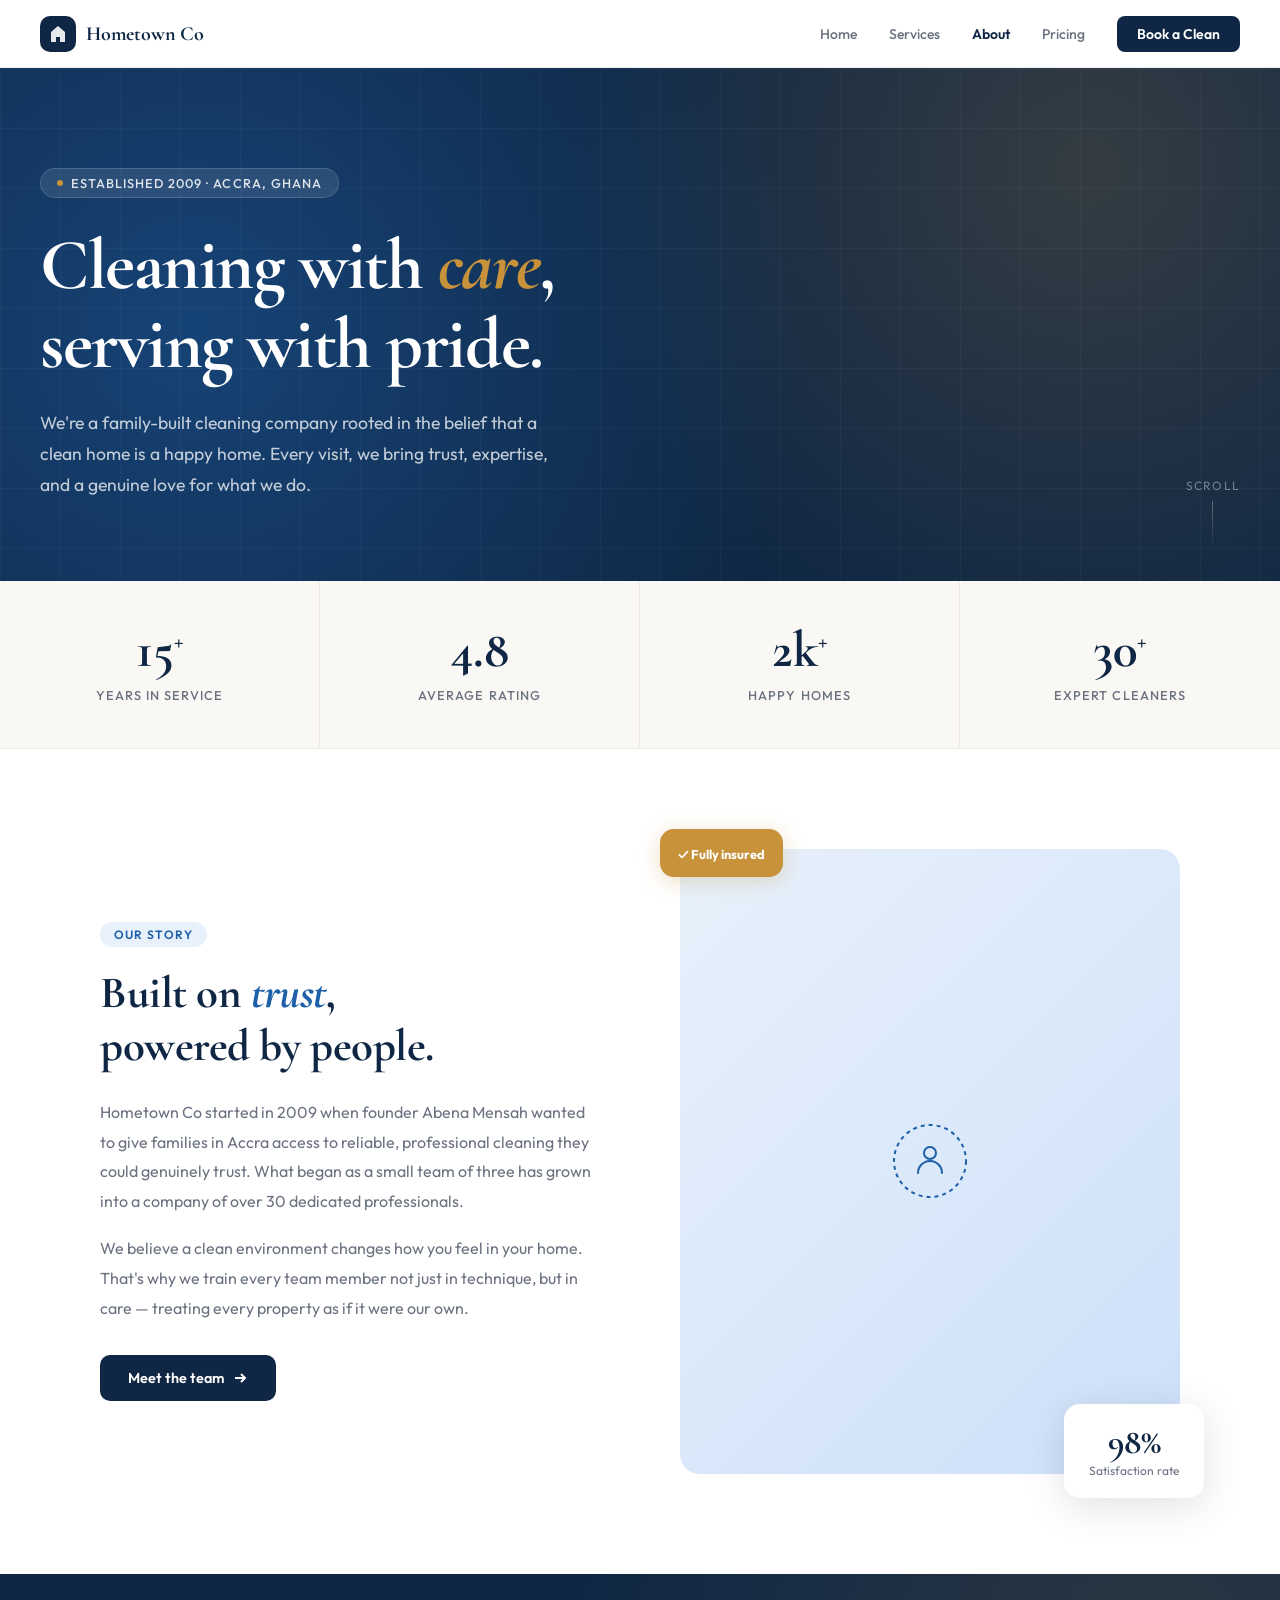
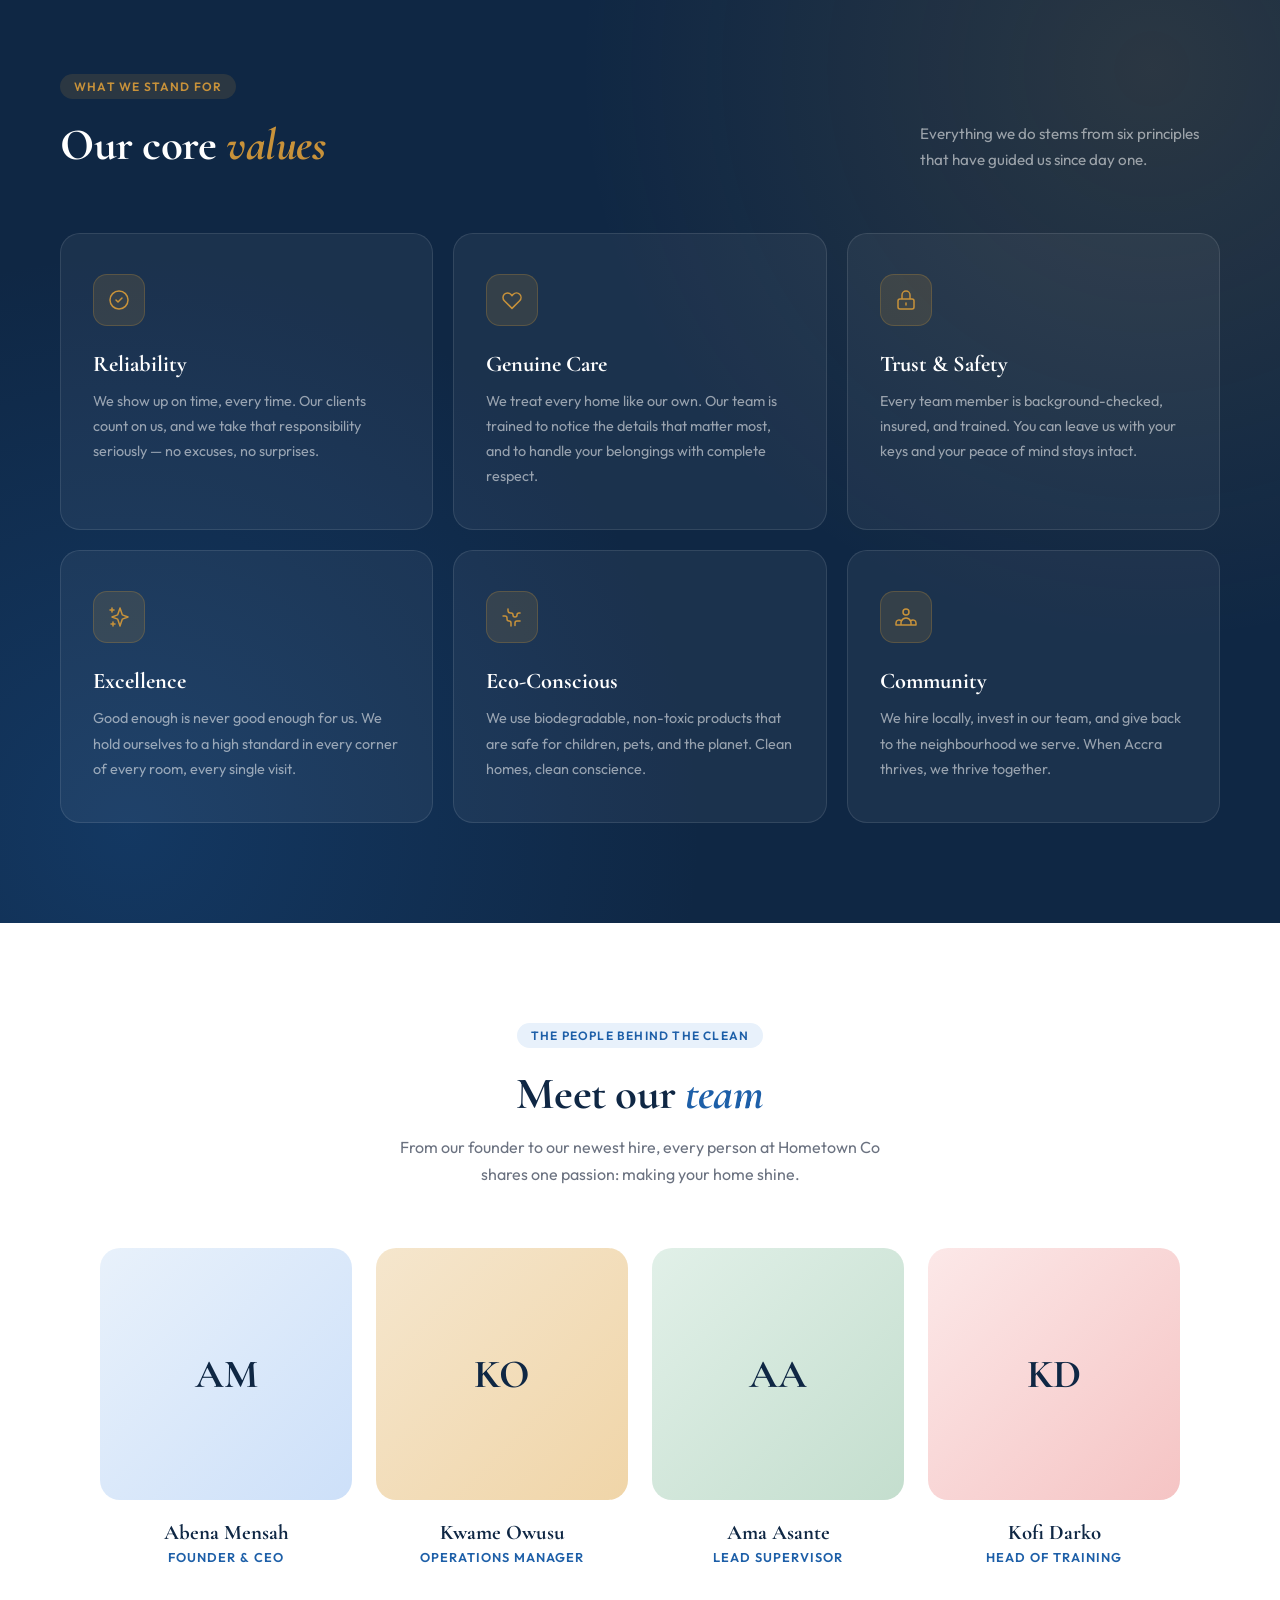
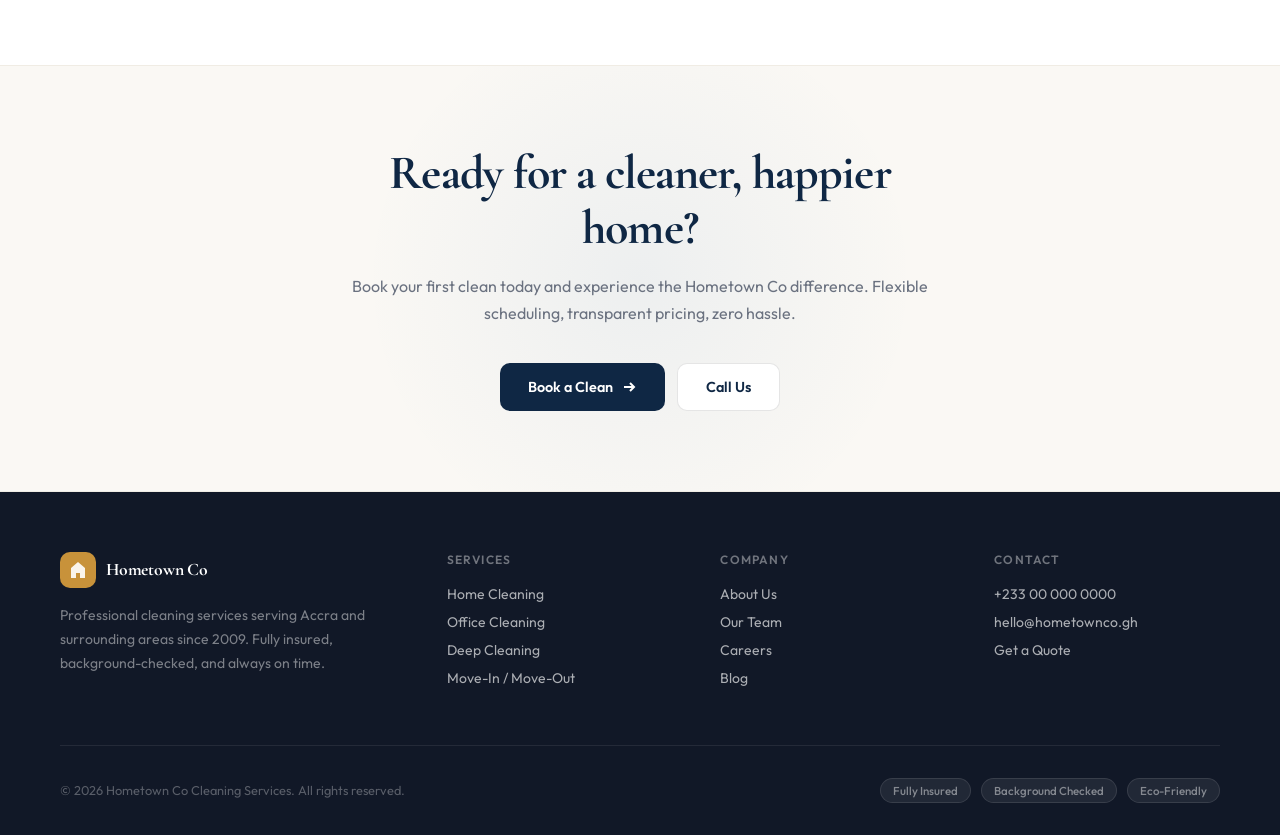
==== commit 6b33c1b4: "Update about.html" ====
--- a/about.html
+++ b/about.html
@@ -1,196 +1,1178 @@
 <!DOCTYPE html>
-
 <html lang="en">
 <head>
   <meta charset="UTF-8">
   <meta name="viewport" content="width=device-width, initial-scale=1.0">
   <title>About Us — Hometown Co Cleaning Services</title>
-  <link href="https://fonts.googleapis.com/css2?family=Playfair+Display:wght@700;900&family=DM+Sans:wght@300;400;500;600&display=swap" rel="stylesheet">
+  <link href="https://fonts.googleapis.com/css2?family=Cormorant+Garamond:ital,wght@0,400;0,600;0,700;1,400&family=Outfit:wght@300;400;500;600&display=swap" rel="stylesheet">
   <style>
     :root {
-      --blue: #1565C0;
-      --blue-dark: #0d3a7a;
-      --blue-light: #e8f0fe;
-      --green: #2e7d32;
-      --gold: #f5a623;
+      --navy: #0f2744;
+      --navy-mid: #1a3a5c;
+      --blue: #1d5fa8;
+      --blue-light: #e8f1fb;
+      --ivory: #faf8f4;
+      --ivory-dark: #f0ece4;
+      --gold: #c8923a;
+      --gold-light: #f5e6cd;
+      --sage: #4a7c5f;
       --white: #ffffff;
-      --off-white: #f8f9ff;
-      --dark: #1a1a2e;
-      --gray: #666;
-    }
-* { margin: 0; padding: 0; box-sizing: border-box; }
-
-body {
-  font-family: 'DM Sans', sans-serif;
-  color: var(--dark);
-  background: var(--white);
-}
-
-/* HEADER */
-header {
-  background: var(--blue);
-  color: white;
-  padding: 16px 32px;
-  display: flex;
-  justify-content: space-between;
-  align-items: center;
-  flex-wrap: wrap;
-  gap: 12px;
-}
-header h1 {
-  font-family: 'Playfair Display', serif;
-  font-size: 1.4rem;
-}
-nav { display: flex; gap: 24px; }
-nav a {
-  color: white;
-  text-decoration: none;
-  font-size: 0.9rem;
-  font-weight: 500;
-  opacity: 0.9;
-}
-nav a:hover { opacity: 1; text-decoration: underline; }
-
-/* HERO BANNER */
-.about-hero {
-  background: linear-gradient(135deg, var(--blue-dark) 0%, var(--blue) 60%, #1976d2 100%);
-  color: white;
-  padding: 80px 32px;
-  text-align: center;
-  position: relative;
-  overflow: hidden;
-}
-.about-hero::before {
-  content: '';
-  position: absolute;
-  top: -50%;
-  left: -50%;
-  width: 200%;
-  height: 200%;
-  background: radial-gradient(circle, rgba(255,255,255,0.05) 0%, transparent 60%);
-  animation: pulse 4s ease-in-out infinite;
-}
-@keyframes pulse {
-  0%, 100% { transform: scale(1); }
-  50% { transform: scale(1.05); }
-}
-.about-hero h2 {
-  font-family: 'Playfair Display', serif;
-  font-size: 3rem;
-  margin-bottom: 16px;
-  position: relative;
-}
-.about-hero p {
-  font-size: 1.15rem;
-  opacity: 0.9;
-  max-width: 600px;
-  margin: 0 auto;
-  line-height: 1.7;
-  position: relative;
-}
-
-/* STATS SECTION */
-.stats {
-  display: grid;
-  grid-template-columns: repeat(4, 1fr);
-  background: var(--dark);
-  color: white;
-}
-.stat {
-  padding: 40px 24px;
-  text-align: center;
-  border-right: 1px solid rgba(255,255,255,0.1);
-}
-.stat:last-child { border-right: none; }
-.stat-number {
-  font-family: 'Playfair Display', serif;
-  font-size: 2.8rem;
-  color: var(--gold);
-  display: block;
-  font-weight: 900;
-}
-.stat-label {
-  font-size: 0.85rem;
-  opacity: 0.7;
-  margin-top: 6px;
-  text-transform: uppercase;
-  letter-spacing: 1px;
-}
-
-/* MISSION SECTION */
-.mission {
-  padding: 80px 32px;
-  max-width: 1100px;
-  margin: 0 auto;
-  display: grid;
-  grid-template-columns: 1fr 1fr;
-  gap: 60px;
-  align-items: center;
-}
-.mission-text h3 {
-  font-family: 'Playfair Display', serif;
-  font-size: 2.2rem;
-  color: var(--blue);
-  margin-bottom: 20px;
-  line-height: 1.3;
-}
-.mission-text p {
-  color: var(--gray);
-  line-height: 1.8;
-  font-size: 1rem;
-  margin-bottom: 16px;
-}
-.mission-image {
-  border-radius: 20px;
-  overflow: hidden;
-  box-shadow: 0 20px 60px rgba(0,0,0,0.15);
-  position: relative;
-}
-.mission-image img {
-  width: 100%;
-  height: 400px;
-  object-fit: cover;
-  display: block;
-}
-.mission-badge {
-  position: absolute;
-  bottom: 20px;
-  left: 20px;
-  background: var(--gold);
-  color: var(--dark);
-  padding: 12px 20px;
-  border-radius: 12px;
-  font-weight: 700;
-  font-size: 0.9rem;
-}
-
-/* VALUES SECTION */
-.values {
-  background: var(--off-white);
-  padding: 80px 32px;
-  text-align: center;
-}
-.values h3 {
-  font-family: 'Playfair Display', serif;
-  font-size: 2.2rem;
-  color: var(--dark);
-  margin-bottom: 12px;
-}
-.values-subtitle {
-  color: var(--gray);
-  margin-bottom: 50px;
-  font-size: 1rem;
-}
-.values-grid {
-  display: grid;
-  grid-template-columns: repeat(3, 1fr);
-  gap: 24px;
-  max-width: 1000px;
-  margin: 0 auto;
-}
-.value-card {
-  background: white;
-  border-radius: 20px;
-  padding: 36px 28px;
-  box-shadow: 0 4px 24px rgba(0,0,0,0.06);
-  transition: transform 0.3s ease, box-shadow 0.3s ease;
+      --dark: #111827;
+      --gray: #6b7280;
+      --gray-light: #f3f4f6;
+      --radius: 16px;
+    }
+
+    * { margin: 0; padding: 0; box-sizing: border-box; }
+
+    html { scroll-behavior: smooth; }
+
+    body {
+      font-family: 'Outfit', sans-serif;
+      color: var(--dark);
+      background: var(--white);
+      overflow-x: hidden;
+    }
+
+    /* ─── HEADER ─────────────────────────────── */
+    header {
+      position: sticky;
+      top: 0;
+      z-index: 100;
+      background: rgba(255,255,255,0.95);
+      backdrop-filter: blur(12px);
+      border-bottom: 1px solid rgba(0,0,0,0.07);
+      padding: 0 40px;
+      display: flex;
+      justify-content: space-between;
+      align-items: center;
+      height: 68px;
+    }
+
+    .logo {
+      display: flex;
+      align-items: center;
+      gap: 10px;
+      text-decoration: none;
+    }
+
+    .logo-mark {
+      width: 36px;
+      height: 36px;
+      background: var(--navy);
+      border-radius: 10px;
+      display: flex;
+      align-items: center;
+      justify-content: center;
+    }
+
+    .logo-mark svg { width: 20px; height: 20px; }
+
+    .logo-text {
+      font-family: 'Cormorant Garamond', serif;
+      font-size: 1.25rem;
+      font-weight: 700;
+      color: var(--navy);
+      letter-spacing: -0.01em;
+    }
+
+    nav {
+      display: flex;
+      align-items: center;
+      gap: 32px;
+    }
+
+    nav a {
+      color: var(--gray);
+      text-decoration: none;
+      font-size: 0.875rem;
+      font-weight: 500;
+      transition: color 0.2s;
+    }
+
+    nav a:hover { color: var(--navy); }
+    nav a.active { color: var(--navy); font-weight: 600; }
+
+    .nav-cta {
+      background: var(--navy);
+      color: white !important;
+      padding: 9px 20px;
+      border-radius: 8px;
+      font-size: 0.875rem !important;
+      font-weight: 600 !important;
+      transition: background 0.2s, transform 0.15s !important;
+    }
+
+    .nav-cta:hover {
+      background: var(--navy-mid) !important;
+      color: white !important;
+      transform: translateY(-1px);
+    }
+
+    .hamburger {
+      display: none;
+      flex-direction: column;
+      gap: 5px;
+      cursor: pointer;
+      padding: 4px;
+      background: none;
+      border: none;
+    }
+
+    .hamburger span {
+      display: block;
+      width: 22px;
+      height: 2px;
+      background: var(--navy);
+      border-radius: 2px;
+      transition: all 0.3s;
+    }
+
+    /* ─── HERO ─────────────────────────────────── */
+    .hero {
+      background: var(--navy);
+      color: white;
+      padding: 100px 40px 80px;
+      position: relative;
+      overflow: hidden;
+    }
+
+    .hero::before {
+      content: '';
+      position: absolute;
+      inset: 0;
+      background:
+        radial-gradient(circle at 15% 50%, rgba(29,95,168,0.5) 0%, transparent 55%),
+        radial-gradient(circle at 85% 20%, rgba(200,146,58,0.2) 0%, transparent 45%);
+    }
+
+    .hero-grid {
+      position: absolute;
+      inset: 0;
+      background-image:
+        linear-gradient(rgba(255,255,255,0.03) 1px, transparent 1px),
+        linear-gradient(90deg, rgba(255,255,255,0.03) 1px, transparent 1px);
+      background-size: 60px 60px;
+    }
+
+    .hero-inner {
+      position: relative;
+      max-width: 700px;
+      animation: fadeUp 0.8s ease both;
+    }
+
+    @keyframes fadeUp {
+      from { opacity: 0; transform: translateY(24px); }
+      to   { opacity: 1; transform: translateY(0); }
+    }
+
+    .hero-eyebrow {
+      display: inline-flex;
+      align-items: center;
+      gap: 8px;
+      background: rgba(255,255,255,0.1);
+      border: 1px solid rgba(255,255,255,0.15);
+      border-radius: 100px;
+      padding: 6px 16px;
+      font-size: 0.8rem;
+      font-weight: 500;
+      letter-spacing: 0.08em;
+      text-transform: uppercase;
+      margin-bottom: 28px;
+      color: rgba(255,255,255,0.85);
+    }
+
+    .hero-eyebrow::before {
+      content: '';
+      width: 6px;
+      height: 6px;
+      background: var(--gold);
+      border-radius: 50%;
+    }
+
+    .hero h1 {
+      font-family: 'Cormorant Garamond', serif;
+      font-size: clamp(2.8rem, 6vw, 4.5rem);
+      font-weight: 700;
+      line-height: 1.1;
+      letter-spacing: -0.02em;
+      margin-bottom: 24px;
+    }
+
+    .hero h1 em {
+      font-style: italic;
+      color: var(--gold);
+    }
+
+    .hero p {
+      font-size: 1.1rem;
+      line-height: 1.75;
+      color: rgba(255,255,255,0.75);
+      max-width: 520px;
+    }
+
+    .hero-scroll {
+      position: absolute;
+      bottom: 32px;
+      right: 40px;
+      display: flex;
+      flex-direction: column;
+      align-items: center;
+      gap: 8px;
+      color: rgba(255,255,255,0.4);
+      font-size: 0.75rem;
+      letter-spacing: 0.1em;
+      text-transform: uppercase;
+    }
+
+    .hero-scroll::after {
+      content: '';
+      width: 1px;
+      height: 48px;
+      background: linear-gradient(to bottom, rgba(255,255,255,0.3), transparent);
+    }
+
+    /* ─── STATS ─────────────────────────────────── */
+    .stats {
+      display: grid;
+      grid-template-columns: repeat(4, 1fr);
+      background: var(--ivory);
+      border-bottom: 1px solid var(--ivory-dark);
+    }
+
+    .stat {
+      padding: 44px 32px;
+      text-align: center;
+      border-right: 1px solid var(--ivory-dark);
+      position: relative;
+      overflow: hidden;
+      animation: fadeUp 0.6s ease both;
+    }
+
+    .stat:nth-child(1) { animation-delay: 0.1s; }
+    .stat:nth-child(2) { animation-delay: 0.2s; }
+    .stat:nth-child(3) { animation-delay: 0.3s; }
+    .stat:nth-child(4) { animation-delay: 0.4s; }
+
+    .stat:last-child { border-right: none; }
+
+    .stat-number {
+      font-family: 'Cormorant Garamond', serif;
+      font-size: 3.2rem;
+      font-weight: 700;
+      color: var(--navy);
+      display: block;
+      line-height: 1;
+      margin-bottom: 8px;
+    }
+
+    .stat-number sup {
+      font-size: 1.5rem;
+      vertical-align: super;
+    }
+
+    .stat-label {
+      font-size: 0.8rem;
+      color: var(--gray);
+      text-transform: uppercase;
+      letter-spacing: 0.08em;
+      font-weight: 500;
+    }
+
+    /* ─── MISSION ───────────────────────────────── */
+    .mission {
+      padding: 100px 40px;
+      max-width: 1160px;
+      margin: 0 auto;
+      display: grid;
+      grid-template-columns: 1fr 1fr;
+      gap: 80px;
+      align-items: center;
+    }
+
+    .section-tag {
+      display: inline-block;
+      background: var(--blue-light);
+      color: var(--blue);
+      font-size: 0.75rem;
+      font-weight: 600;
+      letter-spacing: 0.1em;
+      text-transform: uppercase;
+      padding: 5px 14px;
+      border-radius: 100px;
+      margin-bottom: 20px;
+    }
+
+    .mission-text h2 {
+      font-family: 'Cormorant Garamond', serif;
+      font-size: clamp(2rem, 3.5vw, 2.8rem);
+      font-weight: 700;
+      color: var(--navy);
+      margin-bottom: 24px;
+      line-height: 1.2;
+      letter-spacing: -0.01em;
+    }
+
+    .mission-text h2 em {
+      font-style: italic;
+      color: var(--blue);
+    }
+
+    .mission-text p {
+      color: var(--gray);
+      line-height: 1.85;
+      font-size: 1rem;
+      margin-bottom: 18px;
+    }
+
+    .mission-text p:last-of-type { margin-bottom: 32px; }
+
+    .btn-primary {
+      display: inline-flex;
+      align-items: center;
+      gap: 8px;
+      background: var(--navy);
+      color: white;
+      padding: 14px 28px;
+      border-radius: 10px;
+      font-size: 0.9rem;
+      font-weight: 600;
+      text-decoration: none;
+      transition: background 0.2s, transform 0.15s, box-shadow 0.2s;
+    }
+
+    .btn-primary:hover {
+      background: var(--navy-mid);
+      transform: translateY(-2px);
+      box-shadow: 0 8px 24px rgba(15,39,68,0.25);
+    }
+
+    .btn-primary svg { width: 16px; height: 16px; }
+
+    .mission-visual {
+      position: relative;
+    }
+
+    .mission-img-wrap {
+      border-radius: 20px;
+      overflow: hidden;
+      aspect-ratio: 4/5;
+      background: var(--blue-light);
+      position: relative;
+    }
+
+    .mission-img-wrap img {
+      width: 100%;
+      height: 100%;
+      object-fit: cover;
+      display: block;
+    }
+
+    .mission-img-placeholder {
+      width: 100%;
+      height: 100%;
+      display: flex;
+      align-items: center;
+      justify-content: center;
+      background: linear-gradient(135deg, var(--blue-light) 0%, #cde0f9 100%);
+    }
+
+    .floating-badge {
+      position: absolute;
+      bottom: -24px;
+      right: -24px;
+      background: var(--white);
+      border-radius: 16px;
+      padding: 20px 24px;
+      box-shadow: 0 8px 40px rgba(0,0,0,0.12);
+      text-align: center;
+      min-width: 140px;
+    }
+
+    .floating-badge .badge-num {
+      font-family: 'Cormorant Garamond', serif;
+      font-size: 2.2rem;
+      font-weight: 700;
+      color: var(--navy);
+      line-height: 1;
+    }
+
+    .floating-badge .badge-label {
+      font-size: 0.75rem;
+      color: var(--gray);
+      margin-top: 4px;
+    }
+
+    .floating-badge-2 {
+      position: absolute;
+      top: -20px;
+      left: -20px;
+      background: var(--gold);
+      border-radius: 14px;
+      padding: 14px 18px;
+      box-shadow: 0 4px 20px rgba(200,146,58,0.3);
+    }
+
+    .floating-badge-2 span {
+      font-size: 0.8rem;
+      font-weight: 700;
+      color: white;
+      white-space: nowrap;
+    }
+
+    /* ─── VALUES ────────────────────────────────── */
+    .values {
+      background: var(--navy);
+      padding: 100px 40px;
+      position: relative;
+      overflow: hidden;
+    }
+
+    .values::before {
+      content: '';
+      position: absolute;
+      inset: 0;
+      background:
+        radial-gradient(circle at 90% 10%, rgba(200,146,58,0.15) 0%, transparent 40%),
+        radial-gradient(circle at 10% 90%, rgba(29,95,168,0.3) 0%, transparent 40%);
+    }
+
+    .values-inner {
+      max-width: 1160px;
+      margin: 0 auto;
+      position: relative;
+    }
+
+    .values-header {
+      display: flex;
+      align-items: flex-end;
+      justify-content: space-between;
+      margin-bottom: 60px;
+      gap: 40px;
+    }
+
+    .values-header-left h2 {
+      font-family: 'Cormorant Garamond', serif;
+      font-size: clamp(2rem, 3.5vw, 2.8rem);
+      font-weight: 700;
+      color: white;
+      line-height: 1.2;
+      letter-spacing: -0.01em;
+    }
+
+    .values-header-left h2 em {
+      font-style: italic;
+      color: var(--gold);
+    }
+
+    .values-header p {
+      color: rgba(255,255,255,0.55);
+      font-size: 0.95rem;
+      max-width: 300px;
+      line-height: 1.7;
+    }
+
+    .values-grid {
+      display: grid;
+      grid-template-columns: repeat(3, 1fr);
+      gap: 20px;
+    }
+
+    .value-card {
+      background: rgba(255,255,255,0.05);
+      border: 1px solid rgba(255,255,255,0.1);
+      border-radius: 20px;
+      padding: 40px 32px;
+      transition: background 0.3s, border-color 0.3s, transform 0.3s;
+      position: relative;
+      overflow: hidden;
+    }
+
+    .value-card::before {
+      content: '';
+      position: absolute;
+      top: 0;
+      left: 0;
+      right: 0;
+      height: 3px;
+      background: linear-gradient(90deg, var(--gold), transparent);
+      transform: scaleX(0);
+      transform-origin: left;
+      transition: transform 0.4s ease;
+    }
+
+    .value-card:hover {
+      background: rgba(255,255,255,0.08);
+      border-color: rgba(255,255,255,0.18);
+      transform: translateY(-4px);
+    }
+
+    .value-card:hover::before {
+      transform: scaleX(1);
+    }
+
+    .value-icon {
+      width: 52px;
+      height: 52px;
+      background: rgba(200,146,58,0.15);
+      border-radius: 14px;
+      display: flex;
+      align-items: center;
+      justify-content: center;
+      margin-bottom: 24px;
+      border: 1px solid rgba(200,146,58,0.25);
+    }
+
+    .value-icon svg {
+      width: 24px;
+      height: 24px;
+      stroke: var(--gold);
+    }
+
+    .value-card h3 {
+      font-family: 'Cormorant Garamond', serif;
+      font-size: 1.4rem;
+      font-weight: 700;
+      color: white;
+      margin-bottom: 12px;
+    }
+
+    .value-card p {
+      color: rgba(255,255,255,0.55);
+      font-size: 0.9rem;
+      line-height: 1.75;
+    }
+
+    /* ─── TEAM ──────────────────────────────────── */
+    .team {
+      padding: 100px 40px;
+      max-width: 1160px;
+      margin: 0 auto;
+    }
+
+    .section-header {
+      text-align: center;
+      margin-bottom: 60px;
+    }
+
+    .section-header h2 {
+      font-family: 'Cormorant Garamond', serif;
+      font-size: clamp(2rem, 3.5vw, 2.8rem);
+      font-weight: 700;
+      color: var(--navy);
+      line-height: 1.2;
+      letter-spacing: -0.01em;
+      margin-bottom: 12px;
+    }
+
+    .section-header h2 em {
+      font-style: italic;
+      color: var(--blue);
+    }
+
+    .section-header p {
+      color: var(--gray);
+      font-size: 1rem;
+      max-width: 500px;
+      margin: 0 auto;
+      line-height: 1.7;
+    }
+
+    .team-grid {
+      display: grid;
+      grid-template-columns: repeat(4, 1fr);
+      gap: 24px;
+    }
+
+    .team-card {
+      text-align: center;
+    }
+
+    .team-avatar {
+      width: 100%;
+      aspect-ratio: 1;
+      border-radius: 20px;
+      overflow: hidden;
+      margin-bottom: 20px;
+      background: var(--ivory);
+      position: relative;
+    }
+
+    .team-avatar img {
+      width: 100%;
+      height: 100%;
+      object-fit: cover;
+      display: block;
+      transition: transform 0.4s ease;
+    }
+
+    .team-card:hover .team-avatar img { transform: scale(1.04); }
+
+    .team-avatar-placeholder {
+      width: 100%;
+      height: 100%;
+      display: flex;
+      align-items: center;
+      justify-content: center;
+      font-family: 'Cormorant Garamond', serif;
+      font-size: 2.5rem;
+      font-weight: 700;
+      color: var(--navy);
+    }
+
+    .team-name {
+      font-family: 'Cormorant Garamond', serif;
+      font-size: 1.3rem;
+      font-weight: 700;
+      color: var(--navy);
+      margin-bottom: 4px;
+    }
+
+    .team-role {
+      font-size: 0.8rem;
+      color: var(--blue);
+      font-weight: 600;
+      text-transform: uppercase;
+      letter-spacing: 0.08em;
+    }
+
+    /* ─── CTA BAND ───────────────────────────────── */
+    .cta-band {
+      background: var(--ivory);
+      border-top: 1px solid var(--ivory-dark);
+      border-bottom: 1px solid var(--ivory-dark);
+      padding: 80px 40px;
+      text-align: center;
+      position: relative;
+      overflow: hidden;
+    }
+
+    .cta-band::before {
+      content: '';
+      position: absolute;
+      top: 50%;
+      left: 50%;
+      transform: translate(-50%, -50%);
+      width: 600px;
+      height: 600px;
+      background: radial-gradient(circle, rgba(29,95,168,0.06) 0%, transparent 65%);
+    }
+
+    .cta-band-inner {
+      position: relative;
+      max-width: 580px;
+      margin: 0 auto;
+    }
+
+    .cta-band h2 {
+      font-family: 'Cormorant Garamond', serif;
+      font-size: clamp(2rem, 4vw, 3rem);
+      font-weight: 700;
+      color: var(--navy);
+      line-height: 1.15;
+      letter-spacing: -0.02em;
+      margin-bottom: 16px;
+    }
+
+    .cta-band p {
+      color: var(--gray);
+      font-size: 1rem;
+      line-height: 1.7;
+      margin-bottom: 36px;
+    }
+
+    .cta-buttons {
+      display: flex;
+      gap: 12px;
+      justify-content: center;
+      flex-wrap: wrap;
+    }
+
+    .btn-secondary {
+      display: inline-flex;
+      align-items: center;
+      gap: 8px;
+      background: white;
+      color: var(--navy);
+      padding: 14px 28px;
+      border-radius: 10px;
+      font-size: 0.9rem;
+      font-weight: 600;
+      text-decoration: none;
+      border: 1px solid rgba(0,0,0,0.1);
+      transition: border-color 0.2s, box-shadow 0.2s, transform 0.15s;
+    }
+
+    .btn-secondary:hover {
+      border-color: rgba(0,0,0,0.2);
+      box-shadow: 0 4px 16px rgba(0,0,0,0.08);
+      transform: translateY(-1px);
+    }
+
+    /* ─── FOOTER ─────────────────────────────────── */
+    footer {
+      background: var(--dark);
+      color: white;
+      padding: 60px 40px 32px;
+    }
+
+    .footer-inner {
+      max-width: 1160px;
+      margin: 0 auto;
+    }
+
+    .footer-top {
+      display: grid;
+      grid-template-columns: 1.5fr 1fr 1fr 1fr;
+      gap: 48px;
+      padding-bottom: 48px;
+      border-bottom: 1px solid rgba(255,255,255,0.08);
+      margin-bottom: 32px;
+    }
+
+    .footer-brand .logo-text { color: white; font-size: 1.1rem; }
+    .footer-brand .logo-mark { background: var(--gold); }
+
+    .footer-desc {
+      color: rgba(255,255,255,0.45);
+      font-size: 0.875rem;
+      line-height: 1.7;
+      margin-top: 16px;
+    }
+
+    .footer-col h4 {
+      font-size: 0.75rem;
+      font-weight: 600;
+      color: rgba(255,255,255,0.4);
+      text-transform: uppercase;
+      letter-spacing: 0.1em;
+      margin-bottom: 18px;
+    }
+
+    .footer-col a {
+      display: block;
+      color: rgba(255,255,255,0.65);
+      text-decoration: none;
+      font-size: 0.875rem;
+      margin-bottom: 10px;
+      transition: color 0.2s;
+    }
+
+    .footer-col a:hover { color: white; }
+
+    .footer-bottom {
+      display: flex;
+      justify-content: space-between;
+      align-items: center;
+      gap: 16px;
+      flex-wrap: wrap;
+    }
+
+    .footer-copy {
+      font-size: 0.8rem;
+      color: rgba(255,255,255,0.3);
+    }
+
+    .footer-badges {
+      display: flex;
+      gap: 10px;
+    }
+
+    .badge-pill {
+      background: rgba(255,255,255,0.07);
+      border: 1px solid rgba(255,255,255,0.1);
+      border-radius: 100px;
+      padding: 4px 12px;
+      font-size: 0.72rem;
+      color: rgba(255,255,255,0.45);
+      font-weight: 500;
+    }
+
+    /* ─── MOBILE NAV ─────────────────────────────── */
+    .mobile-menu {
+      display: none;
+      flex-direction: column;
+      gap: 0;
+      background: white;
+      border-bottom: 1px solid rgba(0,0,0,0.07);
+      padding: 0 40px;
+    }
+
+    .mobile-menu.open { display: flex; }
+
+    .mobile-menu a {
+      color: var(--dark);
+      text-decoration: none;
+      font-size: 0.95rem;
+      font-weight: 500;
+      padding: 14px 0;
+      border-bottom: 1px solid rgba(0,0,0,0.05);
+      transition: color 0.2s;
+    }
+
+    .mobile-menu a:hover { color: var(--navy); }
+    .mobile-menu a:last-child { border-bottom: none; }
+
+    /* ─── SCROLL REVEAL ──────────────────────────── */
+    .reveal {
+      opacity: 0;
+      transform: translateY(28px);
+      transition: opacity 0.7s ease, transform 0.7s ease;
+    }
+
+    .reveal.visible {
+      opacity: 1;
+      transform: translateY(0);
+    }
+
+    .reveal-delay-1 { transition-delay: 0.1s; }
+    .reveal-delay-2 { transition-delay: 0.2s; }
+    .reveal-delay-3 { transition-delay: 0.3s; }
+    .reveal-delay-4 { transition-delay: 0.4s; }
+
+    /* ─── RESPONSIVE ─────────────────────────────── */
+    @media (max-width: 1024px) {
+      .team-grid { grid-template-columns: repeat(2, 1fr); }
+      .footer-top { grid-template-columns: 1fr 1fr; gap: 32px; }
+    }
+
+    @media (max-width: 768px) {
+      header { padding: 0 20px; }
+      nav { display: none; }
+      .hamburger { display: flex; }
+      .mobile-menu { padding: 0 20px; }
+
+      .hero { padding: 70px 20px 60px; }
+      .hero h1 { font-size: 2.6rem; }
+
+      .stats { grid-template-columns: repeat(2, 1fr); }
+      .stat { border-bottom: 1px solid var(--ivory-dark); }
+      .stat:nth-child(2n) { border-right: none; }
+
+      .mission {
+        grid-template-columns: 1fr;
+        gap: 40px;
+        padding: 60px 20px;
+      }
+
+      .mission-visual { order: -1; }
+      .floating-badge { display: none; }
+      .floating-badge-2 { display: none; }
+
+      .values { padding: 70px 20px; }
+      .values-header { flex-direction: column; align-items: flex-start; }
+      .values-grid { grid-template-columns: 1fr; }
+
+      .team { padding: 70px 20px; }
+      .team-grid { grid-template-columns: repeat(2, 1fr); }
+
+      .cta-band { padding: 60px 20px; }
+
+      footer { padding: 50px 20px 24px; }
+      .footer-top { grid-template-columns: 1fr; gap: 32px; }
+      .footer-bottom { flex-direction: column; align-items: flex-start; }
+
+      .hero-scroll { display: none; }
+    }
+
+    @media (max-width: 480px) {
+      .team-grid { grid-template-columns: 1fr 1fr; }
+      .hero h1 { font-size: 2.1rem; }
+    }
+  </style>
+</head>
+<body>
+
+<!-- ─── HEADER ─── -->
+<header role="banner">
+  <a href="/" class="logo" aria-label="Hometown Co Home">
+    <div class="logo-mark" aria-hidden="true">
+      <svg viewBox="0 0 20 20" fill="none" xmlns="http://www.w3.org/2000/svg">
+        <path d="M10 2L3 8v10h5v-5h4v5h5V8L10 2z" fill="white" opacity="0.9"/>
+      </svg>
+    </div>
+    <span class="logo-text">Hometown Co</span>
+  </a>
+
+  <nav role="navigation" aria-label="Main navigation">
+    <a href="/">Home</a>
+    <a href="/services">Services</a>
+    <a href="/about" class="active" aria-current="page">About</a>
+    <a href="/pricing">Pricing</a>
+    <a href="/contact" class="nav-cta">Book a Clean</a>
+  </nav>
+
+  <button class="hamburger" aria-label="Toggle mobile menu" aria-expanded="false" onclick="toggleMenu(this)">
+    <span></span><span></span><span></span>
+  </button>
+</header>
+
+<div class="mobile-menu" id="mobile-menu" role="navigation" aria-label="Mobile navigation">
+  <a href="/">Home</a>
+  <a href="/services">Services</a>
+  <a href="/about">About</a>
+  <a href="/pricing">Pricing</a>
+  <a href="/contact">Book a Clean</a>
+</div>
+
+<!-- ─── HERO ─── -->
+<section class="hero" aria-labelledby="hero-heading">
+  <div class="hero-grid" aria-hidden="true"></div>
+  <div class="hero-inner">
+    <div class="hero-eyebrow">Established 2009 · Accra, Ghana</div>
+    <h1 id="hero-heading">
+      Cleaning with <em>care</em>,<br>serving with pride.
+    </h1>
+    <p>We're a family-built cleaning company rooted in the belief that a clean home is a happy home. Every visit, we bring trust, expertise, and a genuine love for what we do.</p>
+  </div>
+  <div class="hero-scroll" aria-hidden="true">Scroll</div>
+</section>
+
+<!-- ─── STATS ─── -->
+<section class="stats" aria-label="Company highlights">
+  <div class="stat reveal">
+    <span class="stat-number">15<sup>+</sup></span>
+    <span class="stat-label">Years in service</span>
+  </div>
+  <div class="stat reveal reveal-delay-1">
+    <span class="stat-number">4.8</span>
+    <span class="stat-label">Average rating</span>
+  </div>
+  <div class="stat reveal reveal-delay-2">
+    <span class="stat-number">2k<sup>+</sup></span>
+    <span class="stat-label">Happy homes</span>
+  </div>
+  <div class="stat reveal reveal-delay-3">
+    <span class="stat-number">30<sup>+</sup></span>
+    <span class="stat-label">Expert cleaners</span>
+  </div>
+</section>
+
+<!-- ─── MISSION ─── -->
+<section class="mission reveal" aria-labelledby="mission-heading">
+  <div class="mission-text">
+    <span class="section-tag">Our Story</span>
+    <h2 id="mission-heading">Built on <em>trust</em>,<br>powered by people.</h2>
+    <p>Hometown Co started in 2009 when founder Abena Mensah wanted to give families in Accra access to reliable, professional cleaning they could genuinely trust. What began as a small team of three has grown into a company of over 30 dedicated professionals.</p>
+    <p>We believe a clean environment changes how you feel in your home. That's why we train every team member not just in technique, but in care — treating every property as if it were our own.</p>
+    <a href="/about#team" class="btn-primary">
+      Meet the team
+      <svg viewBox="0 0 16 16" fill="none" stroke="currentColor" stroke-width="2" aria-hidden="true">
+        <path d="M3 8h10M9 4l4 4-4 4"/>
+      </svg>
+    </a>
+  </div>
+
+  <div class="mission-visual reveal reveal-delay-2">
+    <div class="mission-img-wrap">
+      <img src="https://images.unsplash.com/photo-1581578731548-c64695cc6952?w=800&q=80" alt="Hometown Co cleaning team at work" loading="lazy" onerror="this.parentNode.innerHTML='<div class=\'mission-img-placeholder\'><svg width=\'80\' height=\'80\' viewBox=\'0 0 80 80\' fill=\'none\'><circle cx=\'40\' cy=\'40\' r=\'36\' stroke=\'#1d5fa8\' stroke-width=\'2\' stroke-dasharray=\'4 4\'/><path d=\'M28 52c0-6.6 5.4-12 12-12s12 5.4 12 12\' stroke=\'#1d5fa8\' stroke-width=\'2\' stroke-linecap=\'round\'/><circle cx=\'40\' cy=\'32\' r=\'6\' stroke=\'#1d5fa8\' stroke-width=\'2\'/></svg></div>'">
+    </div>
+    <div class="floating-badge" aria-hidden="true">
+      <div class="badge-num">98%</div>
+      <div class="badge-label">Satisfaction rate</div>
+    </div>
+    <div class="floating-badge-2" aria-hidden="true">
+      <span>✓ Fully insured</span>
+    </div>
+  </div>
+</section>
+
+<!-- ─── VALUES ─── -->
+<section class="values" aria-labelledby="values-heading">
+  <div class="values-inner">
+    <div class="values-header reveal">
+      <div class="values-header-left">
+        <span class="section-tag" style="background: rgba(200,146,58,0.15); color: var(--gold);">What We Stand For</span>
+        <h2 id="values-heading">Our core <em>values</em></h2>
+      </div>
+      <p>Everything we do stems from six principles that have guided us since day one.</p>
+    </div>
+
+    <div class="values-grid">
+      <article class="value-card reveal">
+        <div class="value-icon" aria-hidden="true">
+          <svg viewBox="0 0 24 24" fill="none" stroke-width="1.5" stroke-linecap="round" stroke-linejoin="round">
+            <path d="M9 12l2 2 4-4m6 2a9 9 0 11-18 0 9 9 0 0118 0z"/>
+          </svg>
+        </div>
+        <h3>Reliability</h3>
+        <p>We show up on time, every time. Our clients count on us, and we take that responsibility seriously — no excuses, no surprises.</p>
+      </article>
+
+      <article class="value-card reveal reveal-delay-1">
+        <div class="value-icon" aria-hidden="true">
+          <svg viewBox="0 0 24 24" fill="none" stroke-width="1.5" stroke-linecap="round" stroke-linejoin="round">
+            <path d="M4.318 6.318a4.5 4.5 0 000 6.364L12 20.364l7.682-7.682a4.5 4.5 0 00-6.364-6.364L12 7.636l-1.318-1.318a4.5 4.5 0 00-6.364 0z"/>
+          </svg>
+        </div>
+        <h3>Genuine Care</h3>
+        <p>We treat every home like our own. Our team is trained to notice the details that matter most, and to handle your belongings with complete respect.</p>
+      </article>
+
+      <article class="value-card reveal reveal-delay-2">
+        <div class="value-icon" aria-hidden="true">
+          <svg viewBox="0 0 24 24" fill="none" stroke-width="1.5" stroke-linecap="round" stroke-linejoin="round">
+            <path d="M12 15v2m-6 4h12a2 2 0 002-2v-6a2 2 0 00-2-2H6a2 2 0 00-2 2v6a2 2 0 002 2zm10-10V7a4 4 0 00-8 0v4h8z"/>
+          </svg>
+        </div>
+        <h3>Trust & Safety</h3>
+        <p>Every team member is background-checked, insured, and trained. You can leave us with your keys and your peace of mind stays intact.</p>
+      </article>
+
+      <article class="value-card reveal">
+        <div class="value-icon" aria-hidden="true">
+          <svg viewBox="0 0 24 24" fill="none" stroke-width="1.5" stroke-linecap="round" stroke-linejoin="round">
+            <path d="M5 3v4M3 5h4M6 17v4m-2-2h4m5-16l2.286 6.857L21 12l-5.714 2.143L13 21l-2.286-6.857L5 12l5.714-2.143L13 3z"/>
+          </svg>
+        </div>
+        <h3>Excellence</h3>
+        <p>Good enough is never good enough for us. We hold ourselves to a high standard in every corner of every room, every single visit.</p>
+      </article>
+
+      <article class="value-card reveal reveal-delay-1">
+        <div class="value-icon" aria-hidden="true">
+          <svg viewBox="0 0 24 24" fill="none" stroke-width="1.5" stroke-linecap="round" stroke-linejoin="round">
+            <path d="M3.055 11H5a2 2 0 012 2v1a2 2 0 002 2 2 2 0 012 2v2.945M8 3.935V5.5A2.5 2.5 0 0010.5 8h.5a2 2 0 012 2 2 2 0 104 0 2 2 0 012-2h1.064M15 20.488V18a2 2 0 012-2h3.064"/>
+          </svg>
+        </div>
+        <h3>Eco-Conscious</h3>
+        <p>We use biodegradable, non-toxic products that are safe for children, pets, and the planet. Clean homes, clean conscience.</p>
+      </article>
+
+      <article class="value-card reveal reveal-delay-2">
+        <div class="value-icon" aria-hidden="true">
+          <svg viewBox="0 0 24 24" fill="none" stroke-width="1.5" stroke-linecap="round" stroke-linejoin="round">
+            <path d="M17 20h5v-2a3 3 0 00-5.356-1.857M17 20H7m10 0v-2c0-.656-.126-1.283-.356-1.857M7 20H2v-2a3 3 0 015.356-1.857M7 20v-2c0-.656.126-1.283.356-1.857m0 0a5.002 5.002 0 019.288 0M15 7a3 3 0 11-6 0 3 3 0 016 0z"/>
+          </svg>
+        </div>
+        <h3>Community</h3>
+        <p>We hire locally, invest in our team, and give back to the neighbourhood we serve. When Accra thrives, we thrive together.</p>
+      </article>
+    </div>
+  </div>
+</section>
+
+<!-- ─── TEAM ─── -->
+<section class="team" id="team" aria-labelledby="team-heading">
+  <div class="section-header reveal">
+    <span class="section-tag">The People Behind the Clean</span>
+    <h2 id="team-heading">Meet our <em>team</em></h2>
+    <p>From our founder to our newest hire, every person at Hometown Co shares one passion: making your home shine.</p>
+  </div>
+
+  <div class="team-grid">
+    <div class="team-card reveal">
+      <div class="team-avatar">
+        <div class="team-avatar-placeholder" style="background: linear-gradient(135deg, #e8f1fb, #cde0f9);">AM</div>
+      </div>
+      <div class="team-name">Abena Mensah</div>
+      <div class="team-role">Founder & CEO</div>
+    </div>
+    <div class="team-card reveal reveal-delay-1">
+      <div class="team-avatar">
+        <div class="team-avatar-placeholder" style="background: linear-gradient(135deg, #f5e6cd, #f0d5a8);">KO</div>
+      </div>
+      <div class="team-name">Kwame Owusu</div>
+      <div class="team-role">Operations Manager</div>
+    </div>
+    <div class="team-card reveal reveal-delay-2">
+      <div class="team-avatar">
+        <div class="team-avatar-placeholder" style="background: linear-gradient(135deg, #e1f0e8, #c4dece);">AA</div>
+      </div>
+      <div class="team-name">Ama Asante</div>
+      <div class="team-role">Lead Supervisor</div>
+    </div>
+    <div class="team-card reveal reveal-delay-3">
+      <div class="team-avatar">
+        <div class="team-avatar-placeholder" style="background: linear-gradient(135deg, #fce8e8, #f5c4c4);">KD</div>
+      </div>
+      <div class="team-name">Kofi Darko</div>
+      <div class="team-role">Head of Training</div>
+    </div>
+  </div>
+</section>
+
+<!-- ─── CTA ─── -->
+<section class="cta-band" aria-labelledby="cta-heading">
+  <div class="cta-band-inner reveal">
+    <h2 id="cta-heading">Ready for a cleaner, happier home?</h2>
+    <p>Book your first clean today and experience the Hometown Co difference. Flexible scheduling, transparent pricing, zero hassle.</p>
+    <div class="cta-buttons">
+      <a href="/contact" class="btn-primary">
+        Book a Clean
+        <svg viewBox="0 0 16 16" fill="none" stroke="currentColor" stroke-width="2" aria-hidden="true" width="16" height="16">
+          <path d="M3 8h10M9 4l4 4-4 4"/>
+        </svg>
+      </a>
+      <a href="tel:+233000000000" class="btn-secondary">Call Us</a>
+    </div>
+  </div>
+</section>
+
+<!-- ─── FOOTER ─── -->
+<footer role="contentinfo">
+  <div class="footer-inner">
+    <div class="footer-top">
+      <div class="footer-brand">
+        <a href="/" class="logo" aria-label="Hometown Co Home">
+          <div class="logo-mark" aria-hidden="true">
+            <svg viewBox="0 0 20 20" fill="none">
+              <path d="M10 2L3 8v10h5v-5h4v5h5V8L10 2z" fill="white" opacity="0.9"/>
+            </svg>
+          </div>
+          <span class="logo-text">Hometown Co</span>
+        </a>
+        <p class="footer-desc">Professional cleaning services serving Accra and surrounding areas since 2009. Fully insured, background-checked, and always on time.</p>
+      </div>
+      <div class="footer-col">
+        <h4>Services</h4>
+        <a href="/services/home">Home Cleaning</a>
+        <a href="/services/office">Office Cleaning</a>
+        <a href="/services/deep">Deep Cleaning</a>
+        <a href="/services/move">Move-In / Move-Out</a>
+      </div>
+      <div class="footer-col">
+        <h4>Company</h4>
+        <a href="/about">About Us</a>
+        <a href="/team">Our Team</a>
+        <a href="/careers">Careers</a>
+        <a href="/blog">Blog</a>
+      </div>
+      <div class="footer-col">
+        <h4>Contact</h4>
+        <a href="tel:+233000000000">+233 00 000 0000</a>
+        <a href="mailto:hello@hometownco.gh">hello@hometownco.gh</a>
+        <a href="/contact">Get a Quote</a>
+      </div>
+    </div>
+    <div class="footer-bottom">
+      <span class="footer-copy">© 2026 Hometown Co Cleaning Services. All rights reserved.</span>
+      <div class="footer-badges" aria-label="Certifications">
+        <span class="badge-pill">Fully Insured</span>
+        <span class="badge-pill">Background Checked</span>
+        <span class="badge-pill">Eco-Friendly</span>
+      </div>
+    </div>
+  </div>
+</footer>
+
+<script>
+  function toggleMenu(btn) {
+    const menu = document.getElementById('mobile-menu');
+    const open = menu.classList.toggle('open');
+    btn.setAttribute('aria-expanded', open);
+  }
+
+  const observer = new IntersectionObserver((entries) => {
+    entries.forEach(el => {
+      if (el.isIntersecting) {
+        el.target.classList.add('visible');
+        observer.unobserve(el.target);
+      }
+    });
+  }, { threshold: 0.15 });
+
+  document.querySelectorAll('.reveal').forEach(el => observer.observe(el));
+</script>
+</body>
+</html>
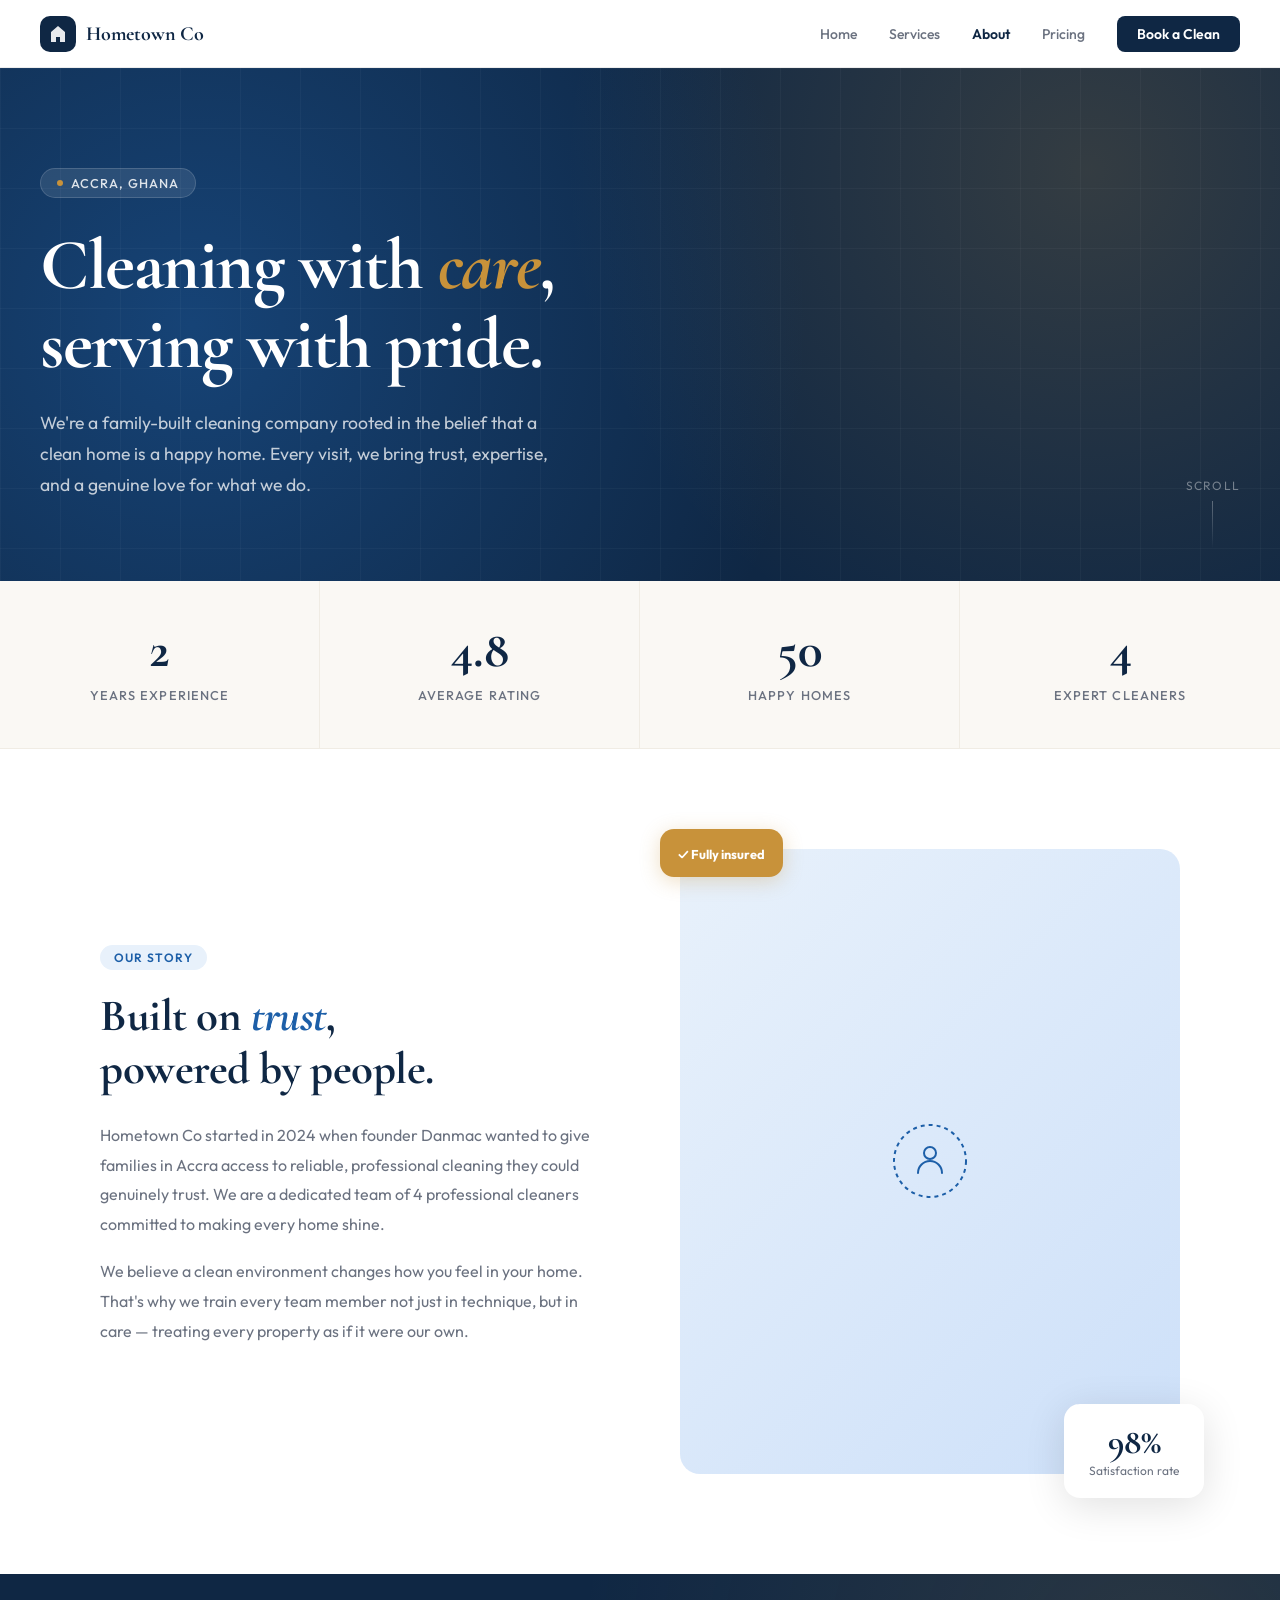
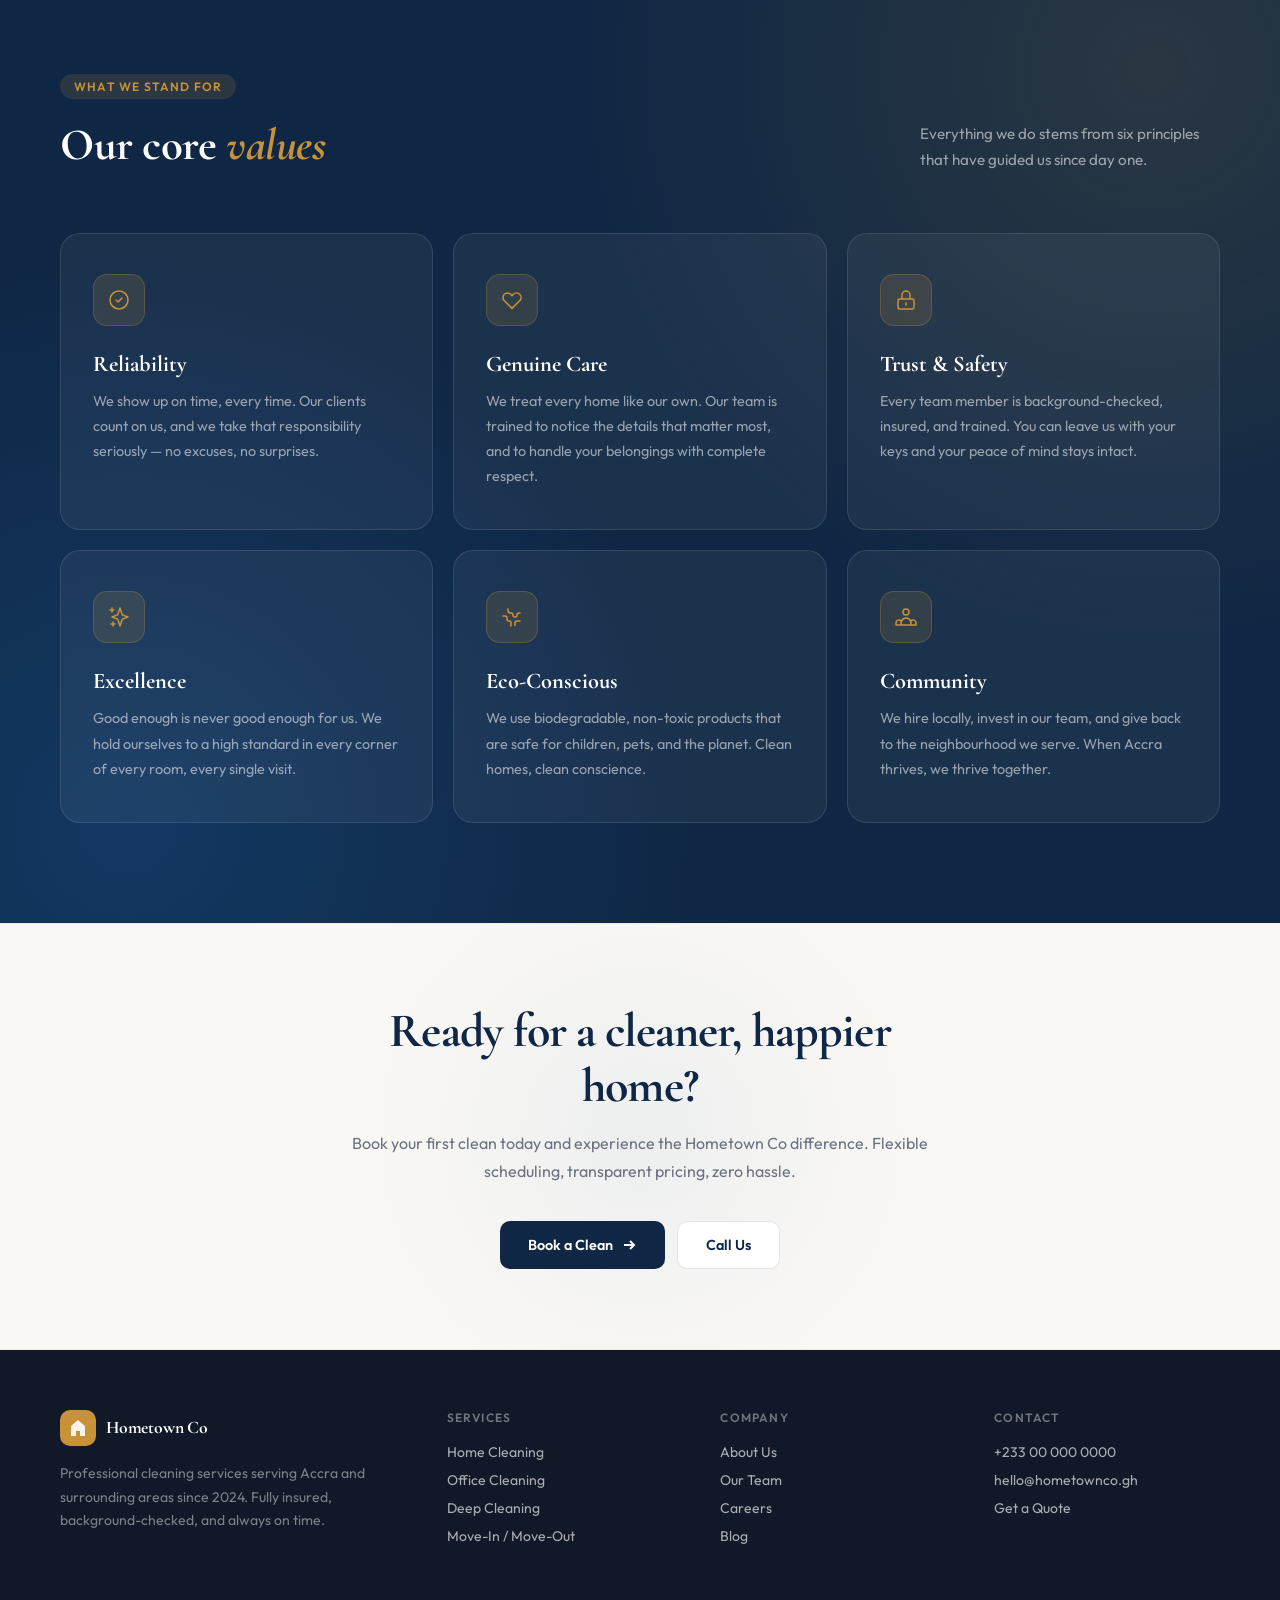
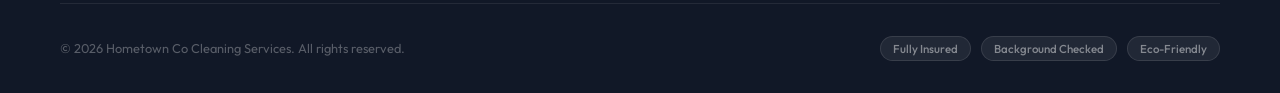
==== commit 251ff49b: "Update about.html" ====
--- a/about.html
+++ b/about.html
@@ -919,7 +919,7 @@
 <section class="hero" aria-labelledby="hero-heading">
   <div class="hero-grid" aria-hidden="true"></div>
   <div class="hero-inner">
-    <div class="hero-eyebrow">Established 2009 · Accra, Ghana</div>
+    <div class="hero-eyebrow">Accra, Ghana</div>
     <h1 id="hero-heading">
       Cleaning with <em>care</em>,<br>serving with pride.
     </h1>
@@ -931,19 +931,19 @@
 <!-- ─── STATS ─── -->
 <section class="stats" aria-label="Company highlights">
   <div class="stat reveal">
-    <span class="stat-number">15<sup>+</sup></span>
-    <span class="stat-label">Years in service</span>
+    <span class="stat-number">2</span>
+    <span class="stat-label">Years experience</span>
   </div>
   <div class="stat reveal reveal-delay-1">
     <span class="stat-number">4.8</span>
     <span class="stat-label">Average rating</span>
   </div>
   <div class="stat reveal reveal-delay-2">
-    <span class="stat-number">2k<sup>+</sup></span>
+    <span class="stat-number">50</span>
     <span class="stat-label">Happy homes</span>
   </div>
   <div class="stat reveal reveal-delay-3">
-    <span class="stat-number">30<sup>+</sup></span>
+    <span class="stat-number">4</span>
     <span class="stat-label">Expert cleaners</span>
   </div>
 </section>
@@ -953,14 +953,8 @@
   <div class="mission-text">
     <span class="section-tag">Our Story</span>
     <h2 id="mission-heading">Built on <em>trust</em>,<br>powered by people.</h2>
-    <p>Hometown Co started in 2009 when founder Abena Mensah wanted to give families in Accra access to reliable, professional cleaning they could genuinely trust. What began as a small team of three has grown into a company of over 30 dedicated professionals.</p>
+    <p>Hometown Co started in 2024 when founder Danmac wanted to give families in Accra access to reliable, professional cleaning they could genuinely trust. We are a dedicated team of 4 professional cleaners committed to making every home shine.</p>
     <p>We believe a clean environment changes how you feel in your home. That's why we train every team member not just in technique, but in care — treating every property as if it were our own.</p>
-    <a href="/about#team" class="btn-primary">
-      Meet the team
-      <svg viewBox="0 0 16 16" fill="none" stroke="currentColor" stroke-width="2" aria-hidden="true">
-        <path d="M3 8h10M9 4l4 4-4 4"/>
-      </svg>
-    </a>
   </div>
 
   <div class="mission-visual reveal reveal-delay-2">
@@ -1052,45 +1046,6 @@
   </div>
 </section>
 
-<!-- ─── TEAM ─── -->
-<section class="team" id="team" aria-labelledby="team-heading">
-  <div class="section-header reveal">
-    <span class="section-tag">The People Behind the Clean</span>
-    <h2 id="team-heading">Meet our <em>team</em></h2>
-    <p>From our founder to our newest hire, every person at Hometown Co shares one passion: making your home shine.</p>
-  </div>
-
-  <div class="team-grid">
-    <div class="team-card reveal">
-      <div class="team-avatar">
-        <div class="team-avatar-placeholder" style="background: linear-gradient(135deg, #e8f1fb, #cde0f9);">AM</div>
-      </div>
-      <div class="team-name">Abena Mensah</div>
-      <div class="team-role">Founder & CEO</div>
-    </div>
-    <div class="team-card reveal reveal-delay-1">
-      <div class="team-avatar">
-        <div class="team-avatar-placeholder" style="background: linear-gradient(135deg, #f5e6cd, #f0d5a8);">KO</div>
-      </div>
-      <div class="team-name">Kwame Owusu</div>
-      <div class="team-role">Operations Manager</div>
-    </div>
-    <div class="team-card reveal reveal-delay-2">
-      <div class="team-avatar">
-        <div class="team-avatar-placeholder" style="background: linear-gradient(135deg, #e1f0e8, #c4dece);">AA</div>
-      </div>
-      <div class="team-name">Ama Asante</div>
-      <div class="team-role">Lead Supervisor</div>
-    </div>
-    <div class="team-card reveal reveal-delay-3">
-      <div class="team-avatar">
-        <div class="team-avatar-placeholder" style="background: linear-gradient(135deg, #fce8e8, #f5c4c4);">KD</div>
-      </div>
-      <div class="team-name">Kofi Darko</div>
-      <div class="team-role">Head of Training</div>
-    </div>
-  </div>
-</section>
 
 <!-- ─── CTA ─── -->
 <section class="cta-band" aria-labelledby="cta-heading">
@@ -1122,7 +1077,7 @@
           </div>
           <span class="logo-text">Hometown Co</span>
         </a>
-        <p class="footer-desc">Professional cleaning services serving Accra and surrounding areas since 2009. Fully insured, background-checked, and always on time.</p>
+        <p class="footer-desc">Professional cleaning services serving Accra and surrounding areas since 2024. Fully insured, background-checked, and always on time.</p>
       </div>
       <div class="footer-col">
         <h4>Services</h4>
